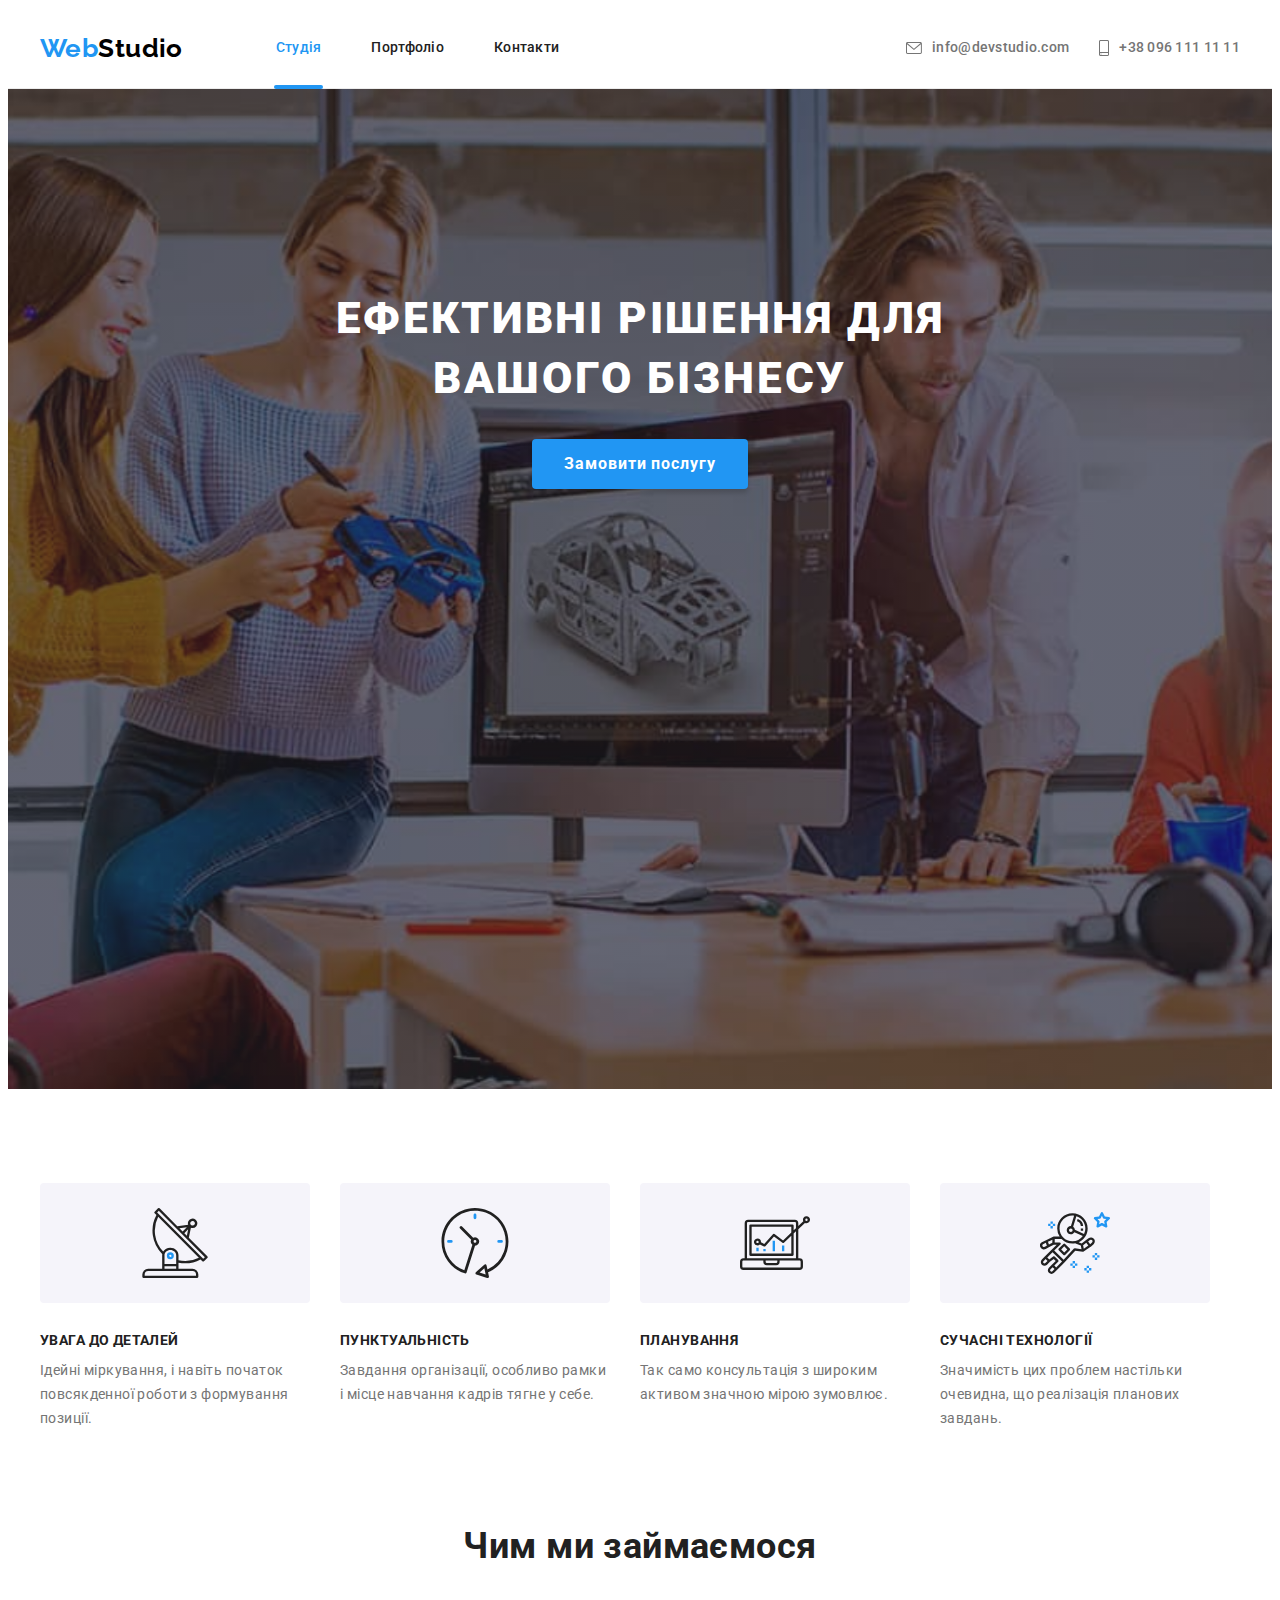
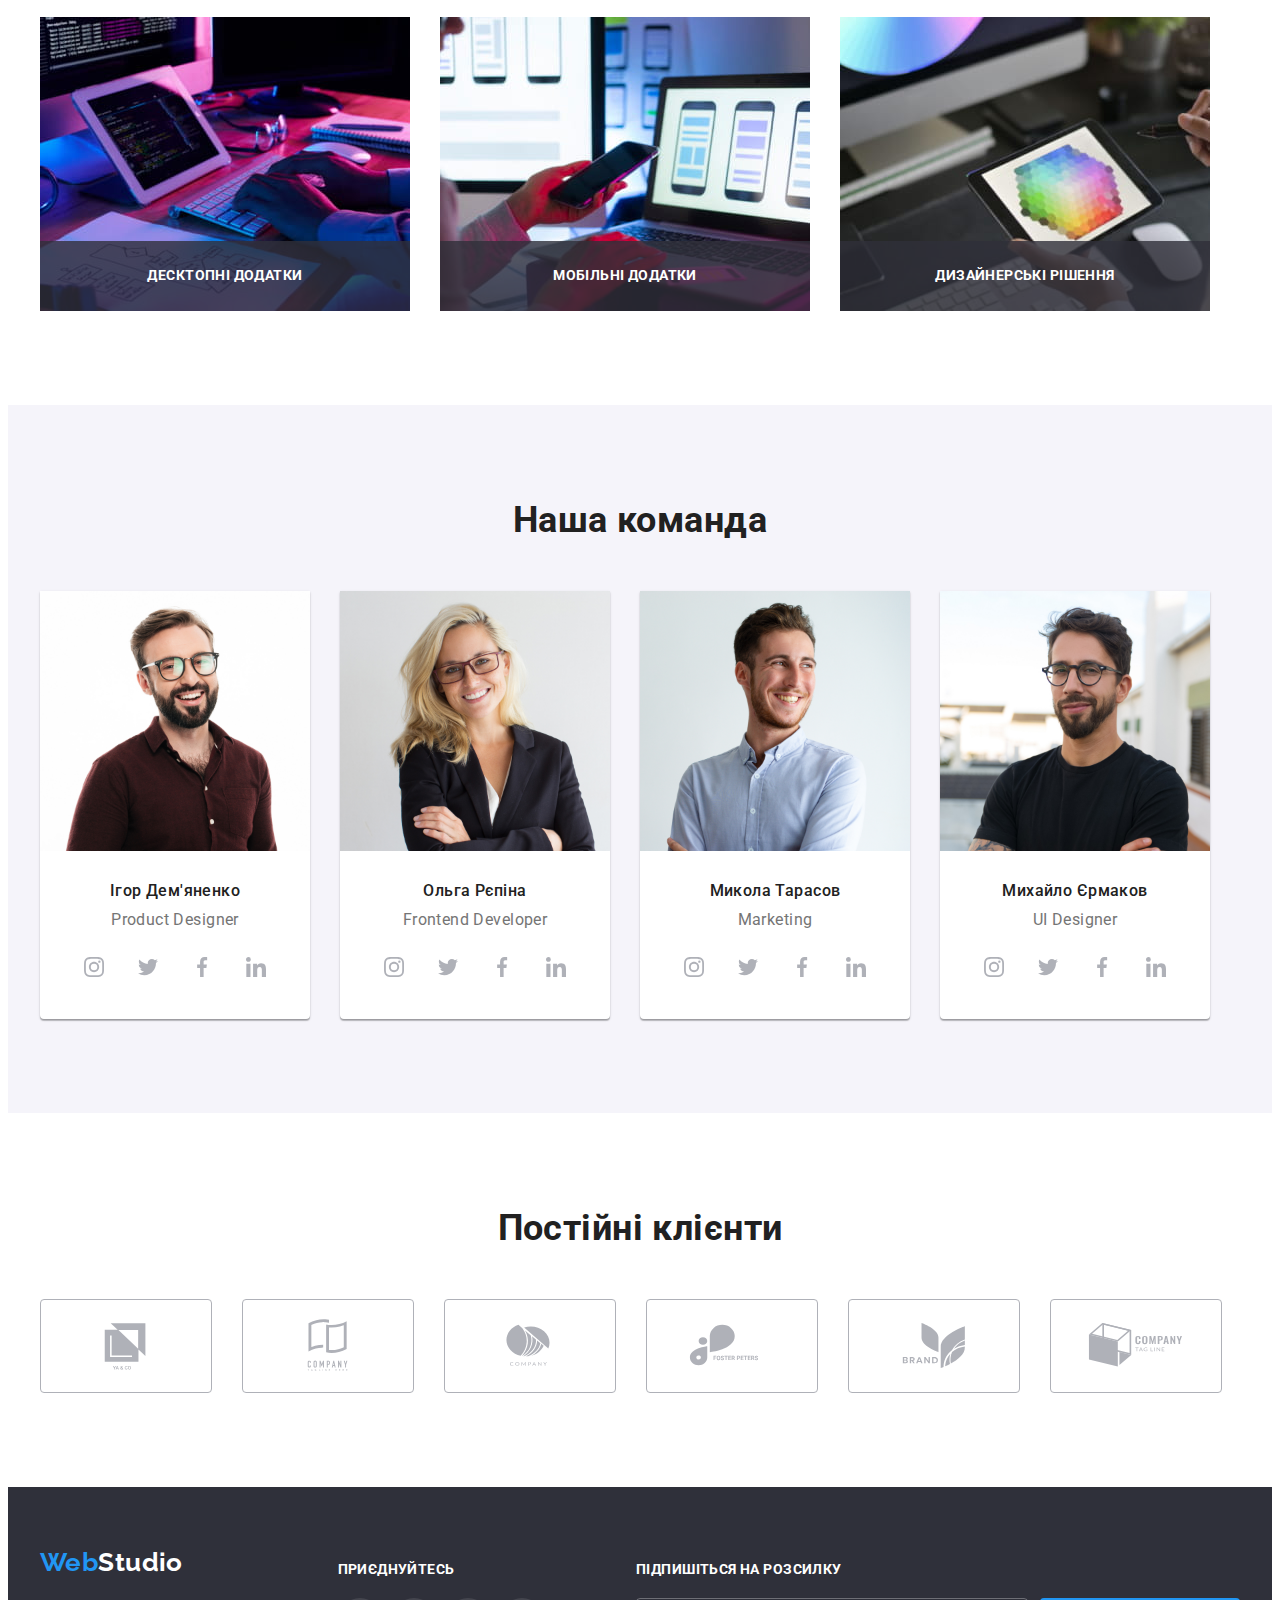
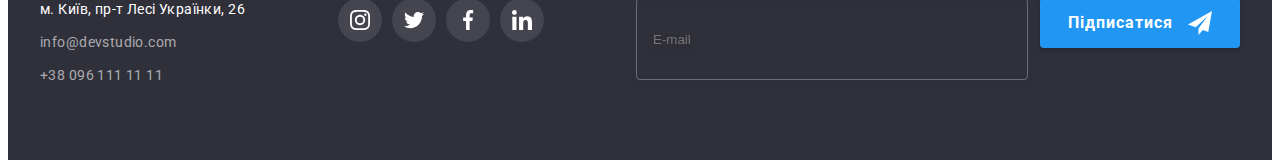
==== index.html @ 0dd2a216 "Copy goit-markup-hw-06" ====
<!DOCTYPE html>
<html lang="uk">
  <head>
    <meta charset="UTF-8" />
    <meta http-equiv="X-UA-Compatible" content="IE=edge" />
    <meta name="viewport" content="width=device-width, initial-scale=1.0" />
    <title>WebStudio</title>
    <link rel="preconnect" href="https://fonts.googleapis.com" />
    <link rel="preconnect" href="https://fonts.gstatic.com" crossorigin />
    <link
      href="https://fonts.googleapis.com/css2?family=Raleway:wght@700&family=Roboto:wght@400;500;700;900&display=swap"
      rel="stylesheet"
    />
    <link
      rel="stylesheet"
      href="https://cdnjs.cloudflare.com/ajax/libs/modern-normalize/1.1.0/modern-normalize.min.css"
      integrity="sha512-wpPYUAdjBVSE4KJnH1VR1HeZfpl1ub8YT/NKx4PuQ5NmX2tKuGu6U/JRp5y+Y8XG2tV+wKQpNHVUX03MfMFn9Q=="
      crossorigin="anonymous"
      referrerpolicy="no-referrer"
    />
    <link rel="stylesheet" href="./css/styles.css" />
  </head>

  <body>
    <header class="header">
      <div class="container header-container">
        <nav class="navigation">
          <a class="logo" href="./index.html" lang="en"
            >Web<span class="color-dark">Studio</span></a
          >

          <ul class="nav-list list">
            <li class="item">
              <a class="nav-list-link link active" href="./index.html">Студія</a>
            </li>
            <li class="item">
              <a class="nav-list-link link" href="./portfolio.html">Портфоліо</a>
            </li>
            <li class="item"><a class="nav-list-link link" href="#">Контакти</a></li>
          </ul>
        </nav>
        <ul class="contacts-list list">
          <li class="item">
            <a class="link" href="mailto:info@devstudio.com" lang="en">
              <svg class="icon" width="16" height="12">
                <use href="./images/sprite.svg#envelope"></use>
              </svg>
              info@devstudio.com</a
            >
          </li>
          <li class="item">
            <a class="link" href="tel:+380961111111">
              <svg class="icon" width="10" height="16">
                <use href="./images/sprite.svg#smartphone"></use>
              </svg>
              +38 096 111 11 11
            </a>
          </li>
        </ul>
      </div>
    </header>

    <main>
      <section class="hero">
        <div class="fluid-container">
          <div class="container">
            <h1 class="title">
              Ефективні рішення для <br />
              вашого бізнесу
            </h1>
            <button class="button hero-button" type="button" data-modal-open>
              Замовити послугу
            </button>
          </div>
        </div>
      </section>

      <section class="quality section">
        <div class="container">
          <h2 class="visually-hidden">Наші якості</h2>

          <ul class="list">
            <li class="item">
              <div class="fluid-icon">
                <svg class="icon" width="70" height="70">
                  <use href="./images/sprite.svg#antenna"></use>
                </svg>
              </div>
              <h3 class="subtitle">Увага до деталей</h3>
              <p class="text">
                Ідейні міркування, і навіть початок повсякденної роботи з формування позиції.
              </p>
            </li>
            <li class="item">
              <div class="fluid-icon">
                <svg class="icon" width="70" height="70">
                  <use href="./images/sprite.svg#clock"></use>
                </svg>
              </div>
              <h3 class="subtitle">Пунктуальність</h3>
              <p class="text">
                Завдання організації, особливо рамки і місце навчання кадрів тягне у себе.
              </p>
            </li>
            <li class="item">
              <div class="fluid-icon">
                <svg class="icon" width="70" height="70">
                  <use href="./images/sprite.svg#diagram"></use>
                </svg>
              </div>
              <h3 class="subtitle">Планування</h3>
              <p class="text">Так само консультація з широким активом значною мірою зумовлює.</p>
            </li>
            <li class="item">
              <div class="fluid-icon">
                <svg class="icon" width="70" height="70">
                  <use href="./images/sprite.svg#astronaut"></use>
                </svg>
              </div>
              <h3 class="subtitle">Сучасні технології</h3>
              <p class="text">
                Значимість цих проблем настільки очевидна, що реалізація планових завдань.
              </p>
            </li>
          </ul>
        </div>
      </section>

      <section class="job section">
        <div class="container">
          <h2 class="title">Чим ми займаємося</h2>
          <ul class="list">
            <li class="item">
              <div class="job-img-wrap">
                <img src="./images/img-1.jpg" alt="Планшет з кодом" width="370" />
                <h3 class="job-subtitle">Десктопні додатки</h3>
              </div>
            </li>
            <li class="item">
              <div class="job-img-wrap">
                <img src="./images/img-2.jpg" alt="Ноутбук" width="370" />
                <h3 class="job-subtitle">Мобільні додатки</h3>
              </div>
            </li>
            <li class="item">
              <div class="job-img-wrap">
                <img src="./images/img-3.jpg" alt="Планшет з вибором кольорів" width="370" />
                <h3 class="job-subtitle">Дизайнерські рішення</h3>
              </div>
            </li>
          </ul>
        </div>
      </section>

      <section class="team section">
        <div class="container">
          <h2 class="title">Наша команда</h2>
          <ul class="team-list list">
            <li class="team-item">
              <img class="image" src="./images/team-1.jpg" alt="Ігор Дем'яненко" width="270" />
              <div class="content">
                <h3 class="subtitle">Ігор Дем'яненко</h3>
                <p class="text" lang="en">Product Designer</p>
                <ul class="socials list">
                  <li>
                    <a class="socials-item" aria-label="instagram" href="#">
                      <svg class="icon" width="20" height="20">
                        <use href="./images/sprite.svg#instagram"></use>
                      </svg>
                    </a>
                  </li>
                  <li>
                    <a class="socials-item" aria-label="twitter" href="#">
                      <svg class="icon" width="20" height="20">
                        <use href="./images/sprite.svg#twitter"></use>
                      </svg>
                    </a>
                  </li>
                  <li>
                    <a class="socials-item" aria-label="facebook" href="#">
                      <svg class="icon" width="20" height="20">
                        <use href="./images/sprite.svg#facebook"></use>
                      </svg>
                    </a>
                  </li>
                  <li>
                    <a class="socials-item" aria-label="linkedin" href="#">
                      <svg class="icon" width="20" height="20">
                        <use href="./images/sprite.svg#linkedin"></use>
                      </svg>
                    </a>
                  </li>
                </ul>
              </div>
            </li>
            <li class="team-item">
              <img class="image" src="./images/team-2.jpg" alt="Ольга Рєпіна" width="270" />
              <div class="content">
                <h3 class="subtitle">Ольга Рєпіна</h3>
                <p class="text" lang="en">Frontend Developer</p>
                <ul class="socials list">
                  <li>
                    <a class="socials-item" aria-label="instagram" href="#">
                      <svg class="icon" width="20" height="20">
                        <use href="./images/sprite.svg#instagram"></use>
                      </svg>
                    </a>
                  </li>
                  <li>
                    <a class="socials-item" aria-label="twitter" href="#">
                      <svg class="icon" width="20" height="20">
                        <use href="./images/sprite.svg#twitter"></use>
                      </svg>
                    </a>
                  </li>
                  <li>
                    <a class="socials-item" aria-label="facebook" href="#">
                      <svg class="icon" width="20" height="20">
                        <use href="./images/sprite.svg#facebook"></use>
                      </svg>
                    </a>
                  </li>
                  <li>
                    <a class="socials-item" aria-label="linkedin" href="#">
                      <svg class="icon" width="20" height="20">
                        <use href="./images/sprite.svg#linkedin"></use>
                      </svg>
                    </a>
                  </li>
                </ul>
              </div>
            </li>
            <li class="team-item">
              <img class="image" src="./images/team-3.jpg" alt="Микола Тарасов" width="270" />
              <div class="content">
                <h3 class="subtitle">Микола Тарасов</h3>
                <p class="text" lang="en">Marketing</p>
                <ul class="socials list">
                  <li>
                    <a class="socials-item" aria-label="instagram" href="#">
                      <svg class="icon" width="20" height="20">
                        <use href="./images/sprite.svg#instagram"></use>
                      </svg>
                    </a>
                  </li>
                  <li>
                    <a class="socials-item" aria-label="twitter" href="#">
                      <svg class="icon" width="20" height="20">
                        <use href="./images/sprite.svg#twitter"></use>
                      </svg>
                    </a>
                  </li>
                  <li>
                    <a class="socials-item" aria-label="facebook" href="#">
                      <svg class="icon" width="20" height="20">
                        <use href="./images/sprite.svg#facebook"></use>
                      </svg>
                    </a>
                  </li>
                  <li>
                    <a class="socials-item" aria-label="linkedin" href="#">
                      <svg class="icon" width="20" height="20">
                        <use href="./images/sprite.svg#linkedin"></use>
                      </svg>
                    </a>
                  </li>
                </ul>
              </div>
            </li>
            <li class="team-item">
              <img class="image" src="./images/team-4.jpg" alt="Михайло Єрмаков" width="270" />
              <div class="content">
                <h3 class="subtitle">Михайло Єрмаков</h3>
                <p class="text" lang="en">UI Designer</p>
                <ul class="socials list">
                  <li>
                    <a class="socials-item" aria-label="instagram" href="#">
                      <svg class="icon" width="20" height="20">
                        <use href="./images/sprite.svg#instagram"></use>
                      </svg>
                    </a>
                  </li>
                  <li>
                    <a class="socials-item" aria-label="twitter" href="#">
                      <svg class="icon" width="20" height="20">
                        <use href="./images/sprite.svg#twitter"></use>
                      </svg>
                    </a>
                  </li>
                  <li>
                    <a class="socials-item" aria-label="facebook" href="#">
                      <svg class="icon" width="20" height="20">
                        <use href="./images/sprite.svg#facebook"></use>
                      </svg>
                    </a>
                  </li>
                  <li>
                    <a class="socials-item" aria-label="linkedin" href="#">
                      <svg class="icon" width="20" height="20">
                        <use href="./images/sprite.svg#linkedin"></use>
                      </svg>
                    </a>
                  </li>
                </ul>
              </div>
            </li>
          </ul>
        </div>
      </section>

      <section class="clients section">
        <div class="container">
          <h2 class="title">Постійні клієнти</h2>

          <ul class="list">
            <li class="item">
              <a class="fluid-icon" href="#" aria-label="Логотип компанії 1">
                <svg class="icon" width="106" height="60">
                  <use href="./images/sprite.svg#client-1"></use>
                </svg>
              </a>
            </li>

            <li class="item">
              <a class="fluid-icon" href="#" aria-label="Логотип компанії 2">
                <svg class="icon" width="106" height="60">
                  <use href="./images/sprite.svg#client-2"></use>
                </svg>
              </a>
            </li>

            <li class="item">
              <a class="fluid-icon" href="#" aria-label="Логотип компанії 3">
                <svg class="icon" width="106" height="60">
                  <use href="./images/sprite.svg#client-3"></use>
                </svg>
              </a>
            </li>

            <li class="item">
              <a class="fluid-icon" href="#" aria-label="Логотип компанії 4">
                <svg class="icon" width="106" height="60">
                  <use href="./images/sprite.svg#client-4"></use>
                </svg>
              </a>
            </li>

            <li class="item">
              <a class="fluid-icon" href="#" aria-label="Логотип компанії 5">
                <svg class="icon" width="106" height="60">
                  <use href="./images/sprite.svg#client-5"></use>
                </svg>
              </a>
            </li>

            <li class="item">
              <a class="fluid-icon" href="#" aria-label="Логотип компанії 6">
                <svg class="icon" width="106" height="60">
                  <use href="./images/sprite.svg#client-6"></use>
                </svg>
              </a>
            </li>
          </ul>
        </div>
      </section>
    </main>

    <footer class="page-footer">
      <div class="container">
        <div class="footer-content">
          <h2 class="visually-hidden">Footer</h2>

          <div class="address-content">
            <a class="logo" href="./index.html" lang="en"
              >Web<span class="color-white">Studio</span></a
            >
            <address>
              <ul class="address-list list">
                <li>
                  <a
                    class="link map"
                    href="https://goo.gl/maps/CPtrU1FHBa2aNyZL9"
                    target="_blank"
                    rel="noopener noreferrer nofollow"
                    >м. Київ, пр-т Лесі Українки, 26</a
                  >
                </li>
                <li>
                  <a class="link" href="mailto:info@devstudio.com">info@devstudio.com</a>
                </li>
                <li>
                  <a class="link" href="tel:+380961111111">+38 096 111 11 11</a>
                </li>
              </ul>
            </address>
          </div>

          <div class="socials-content">
            <h3 class="subtitle">Приєднуйтесь</h3>
            <ul class="socials list">
              <li>
                <a class="socials-item" aria-label="instagram" href="#">
                  <svg class="icon" width="20" height="20">
                    <use href="./images/sprite.svg#instagram"></use>
                  </svg>
                </a>
              </li>
              <li>
                <a class="socials-item" aria-label="twitter" href="#">
                  <svg class="icon" width="20" height="20">
                    <use href="./images/sprite.svg#twitter"></use>
                  </svg>
                </a>
              </li>
              <li>
                <a class="socials-item" aria-label="facebook" href="#">
                  <svg class="icon" width="20" height="20">
                    <use href="./images/sprite.svg#facebook"></use>
                  </svg>
                </a>
              </li>
              <li>
                <a class="socials-item" aria-label="linkedin" href="#">
                  <svg class="icon" width="20" height="20">
                    <use href="./images/sprite.svg#linkedin"></use>
                  </svg>
                </a>
              </li>
            </ul>
          </div>

          <div class="subscribe-content">
            <form class="subscribe-form subtitle" action="javascript:void(0);">
              <label class="subscribe-title" for="email">Підпишіться на розсилку</label>
              <div class="subscribe-wrap">
                <input
                  class="subscribe-input"
                  name="email"
                  type="email"
                  placeholder="E-mail"
                  id="email"
                />
                <button class="subscribe-button button" type="submit">
                  Підписатися
                  <svg class="subscribe-button-icon" width="24" height="24">
                    <use href="./images/sprite.svg#send"></use>
                  </svg>
                </button>
              </div>
            </form>
          </div>
        </div>
      </div>
    </footer>

    <div class="backdrop is-hidden" data-modal>
      <div class="modal">
        <button type="button" class="modal-close" data-modal-close>
          <svg class="modal-close-img" width="18" height="18">
            <use href="./images/sprite.svg#close-link"></use>
          </svg>
        </button>

        <form action="javascript:void(0);" class="lead-form">
          <p class="lead-form-title">Залиште свої дані, ми вам передзвонимо</p>

          <label for="name" class="lead-form-label">Ім'я</label>
          <div class="lead-form-wrap">
            <input type="text" id="name" name="lead-name" class="lead-form-field" />
            <svg class="lead-form-icon" width="18" height="18">
              <use href="./images/sprite.svg#name"></use>
            </svg>
          </div>

          <label for="tel" class="lead-form-label">Телефон</label>
          <div class="lead-form-wrap">
            <input type="tel" id="tel" name="lead-tel" class="lead-form-field" />
            <svg class="lead-form-icon" width="18" height="18">
              <use href="./images/sprite.svg#tel"></use>
            </svg>
          </div>

          <label for="email" class="lead-form-label">Пошта</label>
          <div class="lead-form-wrap">
            <input type="email" id="email" name="lead-email" class="lead-form-field" />
            <svg class="lead-form-icon" width="18" height="18">
              <use href="./images/sprite.svg#email"></use>
            </svg>
          </div>

          <label for="comment" class="lead-form-label">Коментар</label>
          <textarea
            class="lead-form-field lead-form-field-comment"
            name="lead-comment"
            placeholder="Введіть текст"
            id="comment"
          ></textarea>

          <label for="agree" class="lead-checkbox-label">
            <div class="lead-checkbox-wrap">
              <input
                type="checkbox"
                name="agree"
                id="agree"
                class="lead-orig-checkbox visually-hidden"
              />
              <svg class="lead-checkbox-icon empty-icon" width="16" height="15">
                <use href="./images/sprite.svg#checkbox-empty"></use>
              </svg>
              <svg class="lead-checkbox-icon checked-icon" width="16" height="15">
                <use href="./images/sprite.svg#checkbox-checked"></use>
              </svg>
            </div>
            <span class="lead-checkbox-text">Погоджуюся з розсилкою та приймаю</span>
            <a href="#" class="lead-checkbox-link">Умови договору</a>
          </label>

          <button class="lead-form-button button" type="submit">Відправити</button>
        </form>
      </div>
    </div>

    <script src="./js/modal.js"></script>
  </body>
</html>
---- css/styles.css ----
:root {
  --primary-light-color: #ffffff;
  --secondary-light-color: #f5f4fa;
  --third-light-color: #757575;
  --primary-dark-color: #000000;
  --secondary-dark-color: #2f303a;
  --primary-text-color: #212121;
  --primary-icon-color: #afb1b8;
  --secondary-active-color: #188ce8;
  --primary-active-color: #2196f3;

  --animation-timing-function: cubic-bezier(0.4, 0, 0.2, 1);
}

body {
  color: var(--primary-text-color);
  font-family: 'Roboto', sans-serif;
  font-size: 14px;
  letter-spacing: 0.03em;
}

h1,
h2,
h3,
h4,
h5,
h6,
p {
  margin: 0;
}

ul,
ol {
  margin: 0;
  padding-left: 0;
}

img {
  display: block;
}

/* ---------------------LIST--------------------- */
.list {
  list-style-type: none;
}

/* ---------------------LINK--------------------- */
.link {
  text-decoration: none;
}

/* ---------------------VISUALLY-HIDDEN--------------------- */
.visually-hidden {
  position: absolute;
  white-space: nowrap;
  width: 1px;
  height: 1px;
  overflow: hidden;
  border: 0;
  padding: 0;
  clip: rect(0 0 0 0);
  clip-path: inset(50%);
  margin: -1px;
}

/* ---------------------TITLE--------------------- */
.title {
  margin-bottom: 50px;

  font-weight: 700;
  font-size: 36px;
  line-height: 1.17;
  text-align: center;
}

/* ---------------------CONTAINER--------------------- */
.container {
  width: 1200px;
  padding: 0 15px;
  margin-left: auto;
  margin-right: auto;
}

/* ---------------------SECTION--------------------- */

.section {
  padding-top: 94px;
  padding-bottom: 94px;
}

/* ---------------------LOGO--------------------- */
.logo {
  color: #2196f3;
  text-decoration: none;
  font-family: 'Raleway', sans-serif;
  font-weight: 700;
  font-size: 26px;
  line-height: 1.19;
}

.color-dark {
  color: var(--primary-dark-color);
}

.color-white {
  color: var(--primary-light-color);
}

/* ---------------------SOCIALS--------------------- */

.socials {
  display: flex;
  column-gap: 10px;
}

.socials-item {
  display: flex;
  justify-content: center;
  align-items: center;
  width: 44px;
  height: 44px;
  border-radius: 50%;

  transition: color 250ms var(--animation-timing-function),
    background-color 250ms var(--animation-timing-function);
}

.icon {
  fill: currentColor;
}

/* ---------------------BUTTON--------------------- */
.button {
  min-width: 200px;
  height: 50px;
  padding-top: 10px;
  padding-bottom: 10px;

  color: var(--primary-light-color);
  background-color: var(--primary-active-color);

  font-family: inherit;
  font-weight: 700;
  font-size: 16px;
  line-height: 1.88;
  letter-spacing: 0.06em;
  cursor: pointer;
  border: none;
  border-radius: 4px;

  box-shadow: 0px 4px 4px rgba(0, 0, 0, 0.15);

  transition: background-color 250ms var(--animation-timing-function);
}

.button:hover,
.button:focus {
  background-color: var(--secondary-active-color);
}

/* ---------------------HEADER--------------------- */
.header {
  border-bottom: 1px solid #ececec;
}

.header-container {
  display: flex;
}

.header .link {
  display: block;
  padding-top: 32px;
  padding-bottom: 32px;

  color: inherit;
  font-weight: 500;
  line-height: 1.14;
  letter-spacing: 0.02em;

  transition: color 250ms var(--animation-timing-function);
}

.header .link:hover,
.header .link:focus {
  color: var(--primary-active-color);
}

.header .icon {
  margin-right: 10px;
}

.contacts-list {
  display: flex;
  margin-left: auto;
  column-gap: 30px;
}

.contacts-list .link {
  display: flex;
  align-items: center;

  color: var(--third-light-color);
}

/* ---------------------NAVIGATION--------------------- */
.navigation {
  display: flex;
  align-items: center;
}

.nav-list {
  display: flex;
  margin-left: 93px;
  column-gap: 50px;
}

.nav-list-link {
  position: relative;
}

.nav-list .active {
  color: var(--primary-active-color);
}

.nav-list .active::after {
  position: absolute;
  left: -4%;
  right: -4%;
  bottom: -1px;

  content: '';
  height: 4px;
  border-radius: 2px;
  background-color: var(--primary-active-color);
}

/* ---------------------HERO--------------------- */
.hero {
  background-color: #c4c4c4;
  text-align: center;
}

.hero .fluid-container {
  max-width: 1600px;
  height: 600px;
  padding-top: 200px;
  padding-bottom: 200px;
  margin-left: auto;
  margin-right: auto;

  background-image: linear-gradient(rgba(47, 48, 58, 0.4), rgba(47, 48, 58, 0.4)),
    url(../images/hero-bg.jpg);
  background-size: cover;
  background-position: center;
}

.hero .title {
  margin-bottom: 30px;

  color: var(--primary-light-color);
  font-weight: 900;
  font-size: 44px;
  line-height: 1.36;
  letter-spacing: 0.06em;
  text-transform: uppercase;
}

.hero .button {
  width: auto;
  padding-right: 32px;
  padding-left: 32px;
}

.hero .button:hover,
.hero .button:focus {
  background-color: var(--secondary-active-color);
}

/* ---------------------QUALITY--------------------- */
.quality {
  padding-bottom: 0;
}

.quality .list {
  display: flex;
  flex-wrap: wrap;
  column-gap: 30px;
}

.quality .item {
  flex-basis: 270px;
}

.quality .fluid-icon {
  display: flex;
  justify-content: center;
  align-items: center;
  width: 270px;
  height: 120px;
  margin-bottom: 30px;

  background-color: var(--secondary-light-color);
  border-radius: 4px;
}

.quality .subtitle {
  margin-bottom: 10px;

  font-size: 14px;
  line-height: 1.14;
  text-transform: uppercase;
}

.quality .text {
  color: var(--third-light-color);
  line-height: 1.71;
}

/* ---------------------JOB--------------------- */
.job .list {
  display: flex;
  flex-wrap: wrap;
  column-gap: 30px;
}

.job-img-wrap {
  position: relative;
}

.job-subtitle {
  position: absolute;
  bottom: 0;

  display: flex;
  justify-content: center;
  align-items: center;
  width: 100%;
  height: 70px;
  background-color: rgba(47, 48, 58, 0.8);

  font-size: 14px;
  line-height: 1.14;
  text-transform: uppercase;
  color: #ffffff;
}

/* ---------------------TEAM--------------------- */
.team {
  background-color: var(--secondary-light-color);
}

.team-list {
  display: flex;
  flex-wrap: wrap;
  column-gap: 30px;

  font-size: 16px;
  line-height: 1.19;
}

.team-item {
  flex-basis: 270px;

  background-color: var(--primary-light-color);
  text-align: center;
  border-bottom-left-radius: 4px;
  border-bottom-right-radius: 4px;
  box-shadow: 0px 1px 3px rgba(0, 0, 0, 0.12), 0px 1px 1px rgba(0, 0, 0, 0.14),
    0px 2px 1px rgba(0, 0, 0, 0.2);
}

.team .content {
  padding-top: 30px;
  padding-bottom: 30px;
  padding-left: 32px;
  padding-right: 32px;
}

.team .subtitle {
  margin-bottom: 10px;

  font-size: 16px;
  font-weight: 500;
}

.team .text {
  margin-bottom: 16px;

  color: var(--third-light-color);
}

.team .socials-item {
  color: var(--primary-icon-color);
  background-color: inherit;
}

.team .socials-item:hover,
.team .socials-item:focus {
  color: var(--primary-light-color);
  background-color: var(--primary-active-color);
}

.team .icon {
  fill: currentColor;
}

/* ---------------------CLIENTS--------------------- */
.clients .list {
  display: flex;
  column-gap: 30px;
}

.clients .fluid-icon {
  display: flex;
  width: 170px;
  height: 92px;
  justify-content: center;
  align-items: center;

  color: var(--primary-icon-color);
  border: 1px solid var(--primary-icon-color);
  border-radius: 4px;

  transition: color 250ms var(--animation-timing-function),
    border-color 250ms var(--animation-timing-function);
}

.clients .fluid-icon:hover,
.clients .fluid-icon:focus {
  color: var(--primary-active-color);
  border-color: var(--primary-active-color);
}

.clients .icon {
  display: block;

  fill: currentColor;
}

/* ---------------------PORTFOLIO--------------------- */
.portfolio-filters-list {
  display: flex;
  justify-content: center;
  column-gap: 8px;
  margin-bottom: 50px;
}

.portfolio-filters-button {
  min-width: 73px;
  height: 38px;
  padding: 6px 22px;

  font-weight: 500;
  font-size: 16px;
  line-height: 1.63;
  letter-spacing: 0.03em;

  color: var(--primary-text-color);
  background-color: var(--secondary-light-color);

  box-shadow: none;

  transition: color 250ms var(--animation-timing-function),
    background-color 250ms var(--animation-timing-function),
    box-shadow 250ms var(--animation-timing-function);
}

.portfolio-filters-button:hover,
.portfolio-filters-button:focus {
  color: var(--primary-light-color);
  background-color: var(--primary-active-color);

  box-shadow: 0px 3px 1px rgba(0, 0, 0, 0.1), 0px 1px 2px rgba(0, 0, 0, 0.08),
    0px 2px 2px rgba(0, 0, 0, 0.12);
}

.portfolio-projects-list {
  display: flex;
  flex-wrap: wrap;
  gap: 30px;
}

.portfolio .item {
  flex-basis: 370px;

  transition: box-shadow 250ms var(--animation-timing-function);
}

.portfolio .item:hover,
.portfolio .item:focus {
  box-shadow: 0px 1px 1px rgba(0, 0, 0, 0.12), 0px 4px 4px rgba(0, 0, 0, 0.06),
    1px 4px 6px rgba(0, 0, 0, 0.16);
}

.portfolio-item-wrap {
  position: relative;
  overflow: hidden;
}

.portfolio-projects-text {
  position: absolute;
  top: 0;
  left: 0;
  width: 100%;
  height: 100%;
  padding: 63px 24px 0;
  transform: translate(0, 100%);

  transition: transform 250ms var(--animation-timing-function);

  background-color: rgba(33, 150, 243, 0.9);

  font-size: 18px;
  line-height: 1.56;
  color: var(--primary-light-color);
}

.portfolio .link:hover .portfolio-projects-text,
.portfolio .link:focus .portfolio-projects-text {
  transform: translate(0);
}

.portfolio .content {
  padding: 20px 24px;

  border-right: 1px solid #eeeeee;
  border-left: 1px solid #eeeeee;
  border-bottom: 1px solid #eeeeee;
}

.portfolio-projects-list .title {
  margin-bottom: 4px;

  text-align: left;
  font-size: 18px;
  line-height: 2;
  letter-spacing: 0.06em;
  color: var(--primary-text-color);
}

.portfolio-projects-list .text {
  color: var(--third-light-color);
  font-size: 16px;
  line-height: 1.88;
}

/* ---------------------FOOTER--------------------- */
.page-footer {
  background-color: var(--secondary-dark-color);
  padding-top: 60px;
  padding-bottom: 60px;
}

.footer-content {
  display: flex;
  justify-content: space-between;
}

.page-footer .content {
  width: 231px;
}

.socials-content {
  padding-top: 15px;
}

.page-footer .subtitle {
  margin-bottom: 20px;

  text-transform: uppercase;
  font-size: 14px;
  font-weight: 700;
  line-height: 1.14;

  color: var(--primary-light-color);
}

.page-footer .logo {
  display: inline-block;

  margin-bottom: 20px;
}

.address-list {
  display: flex;
  flex-direction: column;
  row-gap: 9px;
}

.page-footer .link {
  color: rgba(255, 255, 255, 0.6);
  font-style: normal;
  line-height: 1.71;

  transition: color 250ms var(--animation-timing-function);
}

.page-footer .link:hover,
.page-footer .link:focus {
  color: var(--primary-active-color);
}

.page-footer .map {
  color: var(--primary-light-color);
}

.page-footer .socials-item {
  color: var(--primary-light-color);
  background-color: rgba(255, 255, 255, 0.1);
}

.page-footer .socials-item:hover,
.page-footer .socials-item:focus {
  background-color: var(--primary-active-color);
}

.subscribe-content {
  padding-top: 15px;
}

.subscribe-title {
  display: block;
  margin-bottom: 20px;
}

.subscribe-wrap {
  display: flex;
}

.subscribe-input {
  width: 358px;
  height: 50px;
  padding: 15px 16px;

  border: 1px solid rgba(255, 255, 255, 0.3);
  filter: drop-shadow(0px 4px 4px rgba(0, 0, 0, 0.15));
  border-radius: 4px;

  background-color: inherit;
  color: var(--primary-light-color);
}

.subscribe-button {
  position: relative;

  padding-left: 28px;
  padding-right: 62px;
  margin-left: 12px;

  text-align: left;
}

.subscribe-button-icon {
  position: absolute;
  top: 50%;
  right: 28px;
  margin-left: 10px;

  transform: translateY(-50%);
}

/* ---------------------MODAL--------------------- */
.backdrop {
  position: fixed;
  top: 0;
  left: 0;
  width: 100vw;
  height: 100vh;

  background-color: rgba(0, 0, 0, 0.2);
  opacity: 1;

  transition: opacity 250ms var(--animation-timing-function);
}

.is-hidden {
  opacity: 0;
  pointer-events: none;
}

.modal {
  position: absolute;
  width: 528px;
  height: 581px;
  padding: 40px;
  top: 50%;
  left: 50%;
  transform: translate(-50%, -50%) scale(1);

  background-color: var(--primary-light-color);
  box-shadow: 0px 1px 3px rgba(0, 0, 0, 0.12), 0px 1px 1px rgba(0, 0, 0, 0.14),
    0px 2px 1px rgba(0, 0, 0, 0.2);
  border-radius: 4px;

  transition: transform 250ms var(--animation-timing-function);
}

.is-hidden .modal {
  transform: translate(-50%, -50%) scale(1.1);
}

.modal-close {
  position: absolute;
  top: 8px;
  right: 8px;
  width: 30px;
  height: 30px;
  padding: 6px;

  border-radius: 50%;
  border: 1px solid rgba(0, 0, 0, 0.1);
  background-color: var(--primary-light-color);

  cursor: pointer;
}

.modal-close-img {
  position: absolute;
  top: 50%;
  left: 50%;

  transform: translate(-50%, -50%);

  transition: fill 250ms var(--animation-timing-function);
}

.modal-close-img:hover,
.modal-close-img:focus {
  fill: var(--primary-active-color);
}

/* ---------------------LEAD-FORM--------------------- */

.lead-form {
  text-align: center;
}

.lead-form-title {
  margin-bottom: 12px;

  font-weight: 700;
  font-size: 20px;
  line-height: 1.15;
}

.lead-form-label {
  display: block;
  margin-bottom: 4px;

  text-align: left;
  font-size: 12px;
  line-height: 1.17;
  letter-spacing: 0.01em;

  color: var(--third-light-color);
}

.lead-form-wrap {
  position: relative;

  margin-bottom: 10px;
}

.lead-form-field {
  width: 100%;
  height: 40px;
  margin: 0;
  padding: 12px 16px 12px 42px;

  border: 1px solid rgba(33, 33, 33, 0.2);
  border-radius: 4px;

  transition: border-color 250ms var(--animation-timing-function);
}

.lead-form-field-comment {
  height: 120px;
  margin-bottom: 20px;
  padding-left: 12px;

  resize: none;
}

.lead-form-field:focus {
  outline: transparent;

  border-color: var(--primary-active-color);
}

.lead-form-field-comment::placeholder {
  font-size: 12px;
  line-height: 14px;
  letter-spacing: 0.01em;

  color: rgba(117, 117, 117, 0.5);
}

.lead-form-icon {
  position: absolute;
  left: 12px;
  top: 50%;

  fill: var(--primary-text-color);

  transform: translateY(-50%);

  transition: fill 250ms var(--animation-timing-function);
}

.lead-form-field:focus + .lead-form-icon {
  fill: var(--primary-active-color);
}

.lead-checkbox-label {
  display: flex;
  align-items: center;
  justify-content: center;

  margin-bottom: 30px;
}

.lead-checkbox-wrap {
  position: relative;

  width: 16px;
  height: 15px;

  margin-right: 7px;
}

.lead-checkbox-icon {
  position: absolute;
  top: 0;
  left: 0;
  width: 100%;
  height: 100%;

  transition: opacity 250ms var(--animation-timing-function);
}

.checked-icon {
  border-radius: 2px;
  background-color: var(--primary-active-color);
}

.lead-orig-checkbox:checked ~ .empty-icon {
  opacity: 0;
}

.lead-orig-checkbox:not(:checked) ~ .checked-icon {
  opacity: 0;
}

.lead-checkbox-text {
  font-size: 14px;
  line-height: 1.71;

  color: var(--third-light-color);
}

.lead-checkbox-link {
  margin-left: 4px;

  color: var(--primary-active-color);
}
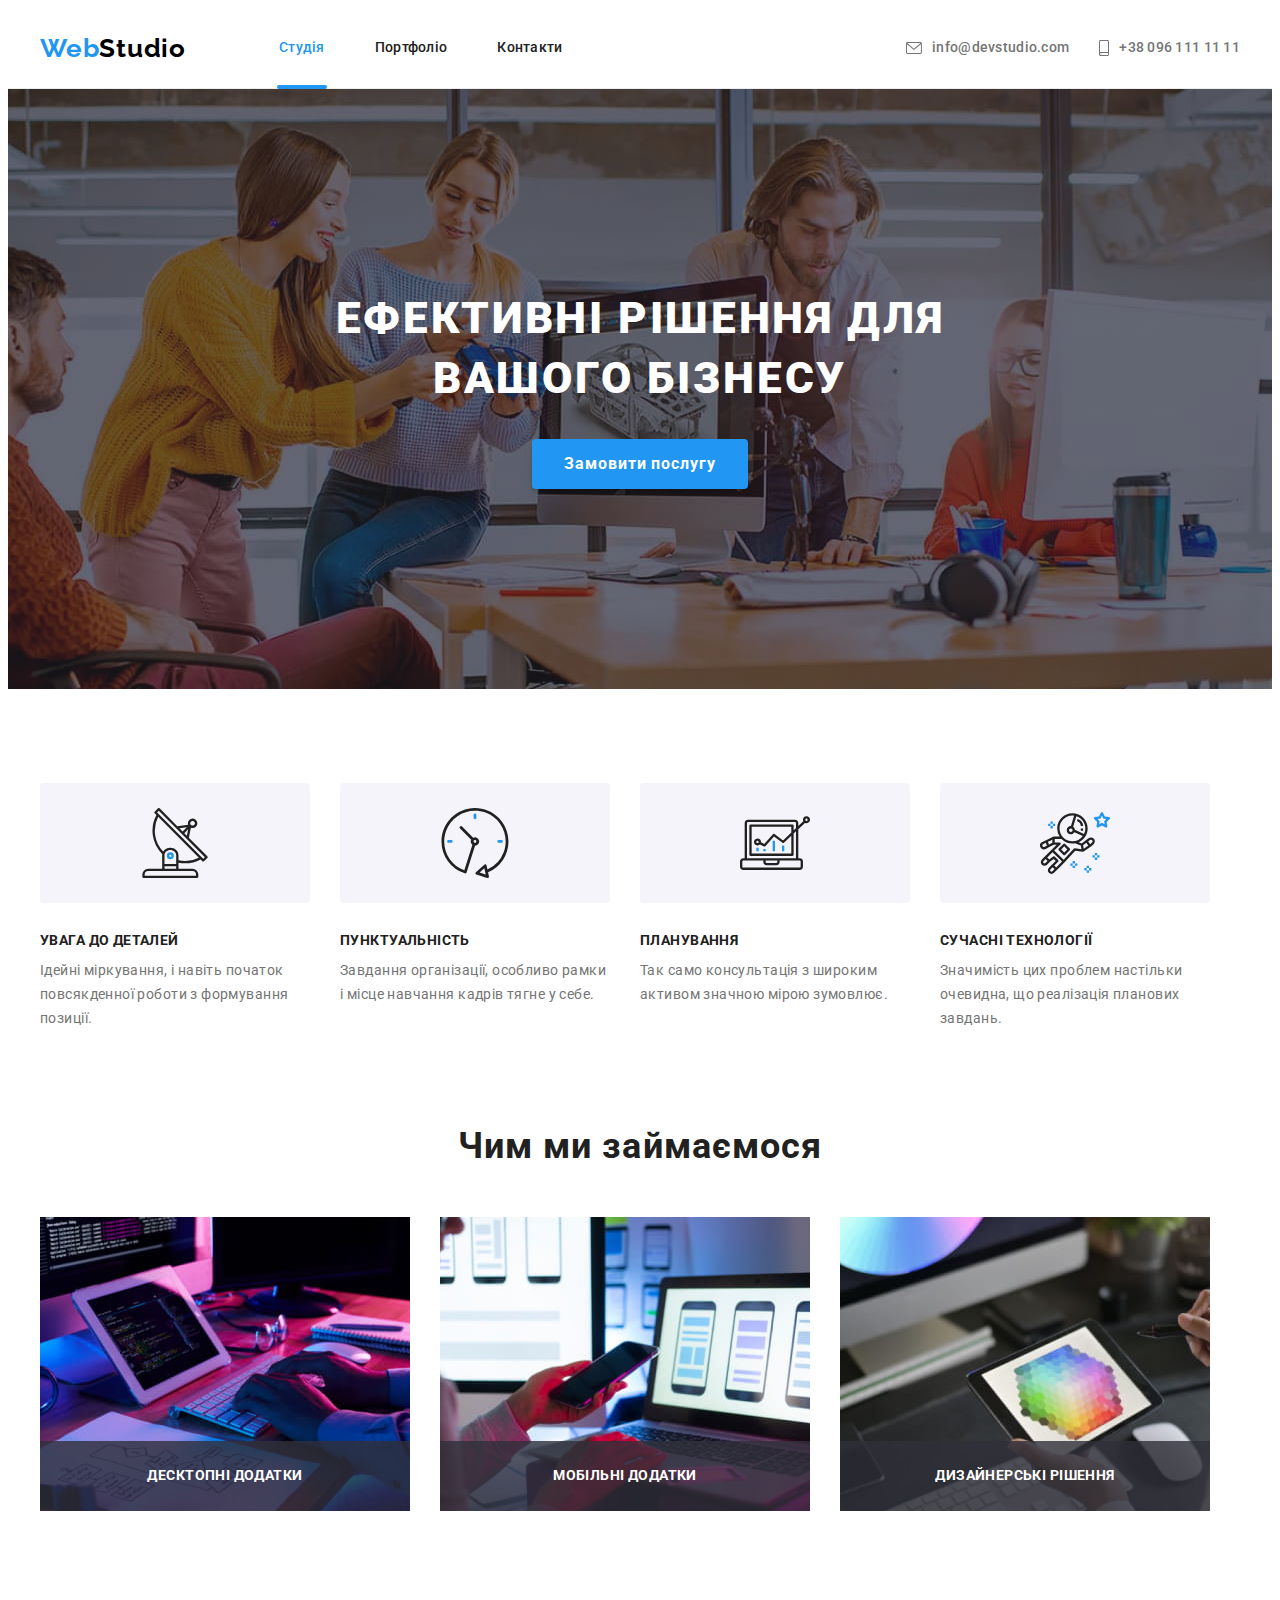
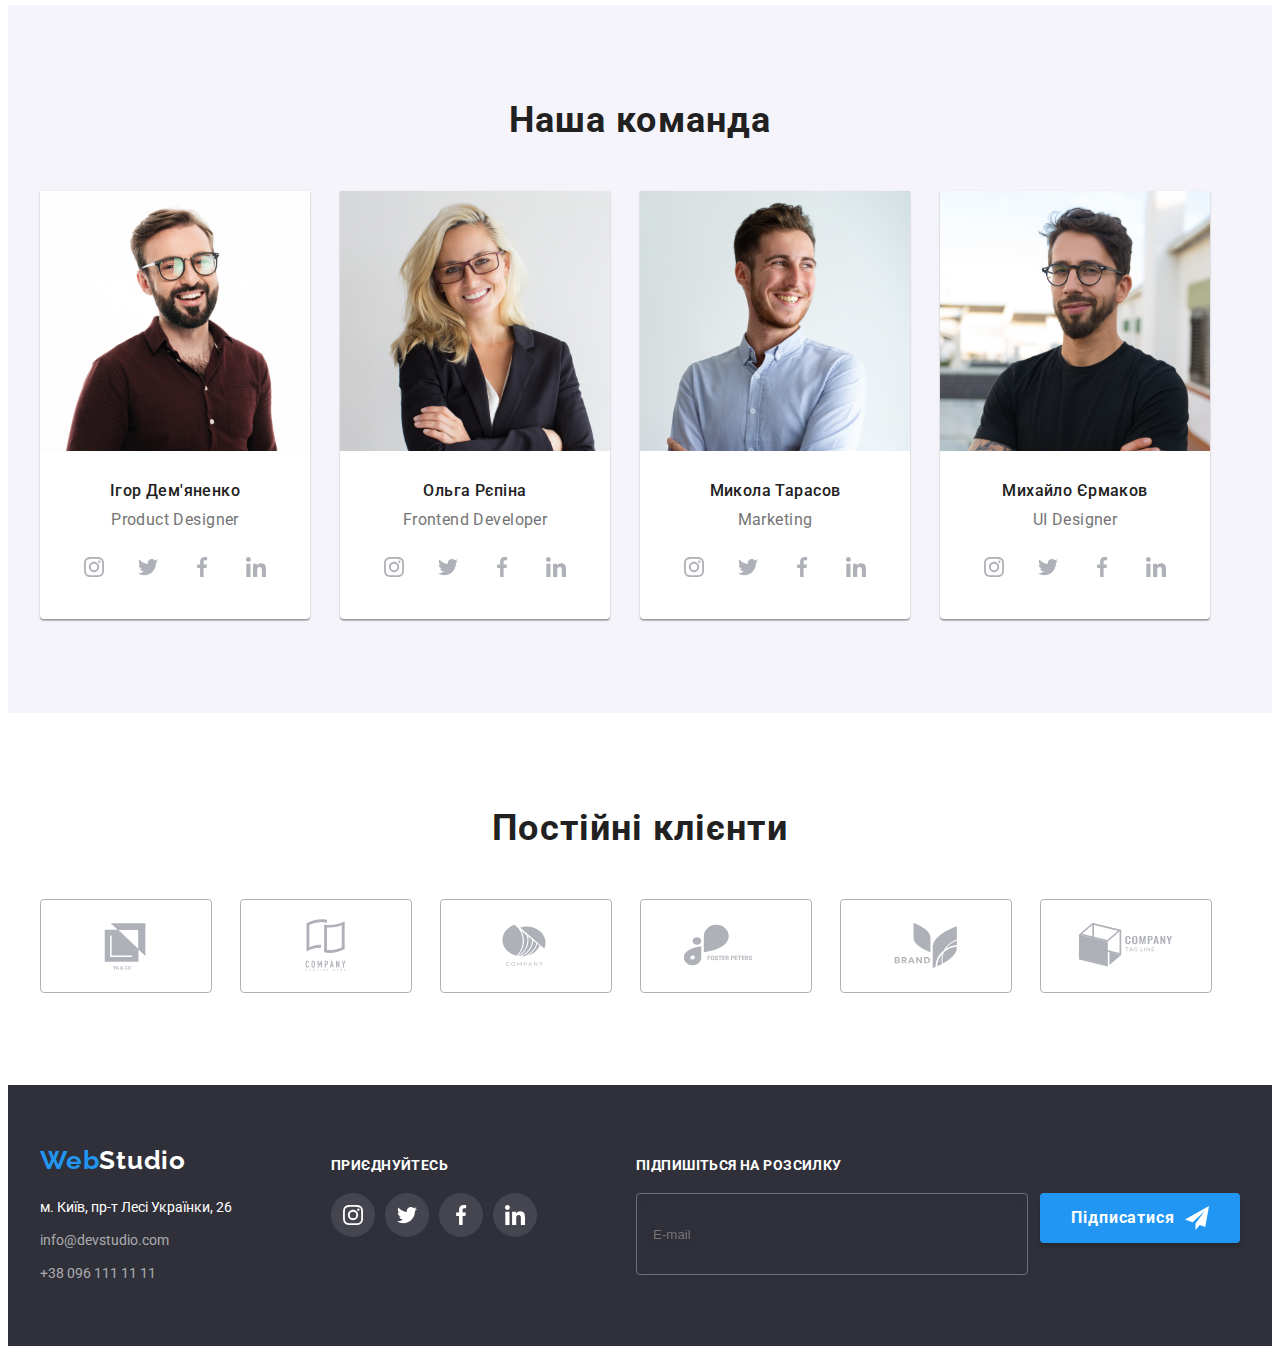
==== commit 38d46cc9: "Recast in scss" ====
--- a/index.html
+++ b/index.html
@@ -18,39 +18,44 @@
       crossorigin="anonymous"
       referrerpolicy="no-referrer"
     />
-    <link rel="stylesheet" href="./css/styles.css" />
+    <link rel="stylesheet" href="./css/main.min.css" />
   </head>
 
   <body>
-    <header class="header">
-      <div class="container header-container">
+    <header class="page-header">
+      <div class="container container--header">
         <nav class="navigation">
           <a class="logo" href="./index.html" lang="en"
-            >Web<span class="color-dark">Studio</span></a
+            >Web<span class="logo--color-dark">Studio</span></a
           >
 
-          <ul class="nav-list list">
-            <li class="item">
-              <a class="nav-list-link link active" href="./index.html">Студія</a>
-            </li>
-            <li class="item">
-              <a class="nav-list-link link" href="./portfolio.html">Портфоліо</a>
-            </li>
-            <li class="item"><a class="nav-list-link link" href="#">Контакти</a></li>
+          <ul class="navigation__list list">
+            <li class="navigation__item">
+              <a class="navigation__link link navigation__link--active" href="./index.html"
+                >Студія</a
+              >
+            </li>
+            <li class="navigation__item">
+              <a class="navigation__link link" href="./portfolio.html">Портфоліо</a>
+            </li>
+            <li class="navigation__item">
+              <a class="navigation__link link" href="#">Контакти</a>
+            </li>
           </ul>
         </nav>
-        <ul class="contacts-list list">
-          <li class="item">
-            <a class="link" href="mailto:info@devstudio.com" lang="en">
-              <svg class="icon" width="16" height="12">
+
+        <ul class="contacts list">
+          <li class="contacts__item">
+            <a class="contacts__link link" href="mailto:info@devstudio.com" lang="en">
+              <svg class="contacts__icon" width="16" height="12">
                 <use href="./images/sprite.svg#envelope"></use>
               </svg>
               info@devstudio.com</a
             >
           </li>
-          <li class="item">
-            <a class="link" href="tel:+380961111111">
-              <svg class="icon" width="10" height="16">
+          <li class="contacts__item">
+            <a class="contacts__link link" href="tel:+380961111111">
+              <svg class="contacts__icon" width="10" height="16">
                 <use href="./images/sprite.svg#smartphone"></use>
               </svg>
               +38 096 111 11 11
@@ -62,63 +67,65 @@
 
     <main>
       <section class="hero">
-        <div class="fluid-container">
-          <div class="container">
-            <h1 class="title">
+        <div class="hero__wrap">
+          <div class="container container--center">
+            <h1 class="hero__title">
               Ефективні рішення для <br />
               вашого бізнесу
             </h1>
-            <button class="button hero-button" type="button" data-modal-open>
+            <button class="button hero__button" type="button" data-modal-open>
               Замовити послугу
             </button>
           </div>
         </div>
       </section>
 
-      <section class="quality section">
+      <section class="quality">
         <div class="container">
           <h2 class="visually-hidden">Наші якості</h2>
 
-          <ul class="list">
-            <li class="item">
-              <div class="fluid-icon">
-                <svg class="icon" width="70" height="70">
+          <ul class="quality__list list">
+            <li class="quality__item">
+              <div class="quality__wrap">
+                <svg class="quality__icon" width="70" height="70">
                   <use href="./images/sprite.svg#antenna"></use>
                 </svg>
               </div>
-              <h3 class="subtitle">Увага до деталей</h3>
-              <p class="text">
+              <h3 class="quality__subtitle">Увага до деталей</h3>
+              <p class="quality__text">
                 Ідейні міркування, і навіть початок повсякденної роботи з формування позиції.
               </p>
             </li>
-            <li class="item">
-              <div class="fluid-icon">
-                <svg class="icon" width="70" height="70">
+            <li class="quality__item">
+              <div class="quality__wrap">
+                <svg class="quality__icon" width="70" height="70">
                   <use href="./images/sprite.svg#clock"></use>
                 </svg>
               </div>
-              <h3 class="subtitle">Пунктуальність</h3>
-              <p class="text">
+              <h3 class="quality__subtitle">Пунктуальність</h3>
+              <p class="quality__text">
                 Завдання організації, особливо рамки і місце навчання кадрів тягне у себе.
               </p>
             </li>
-            <li class="item">
-              <div class="fluid-icon">
-                <svg class="icon" width="70" height="70">
+            <li class="quality__item">
+              <div class="quality__wrap">
+                <svg class="quality__icon" width="70" height="70">
                   <use href="./images/sprite.svg#diagram"></use>
                 </svg>
               </div>
-              <h3 class="subtitle">Планування</h3>
-              <p class="text">Так само консультація з широким активом значною мірою зумовлює.</p>
-            </li>
-            <li class="item">
-              <div class="fluid-icon">
-                <svg class="icon" width="70" height="70">
+              <h3 class="quality__subtitle">Планування</h3>
+              <p class="quality__text">
+                Так само консультація з широким активом значною мірою зумовлює.
+              </p>
+            </li>
+            <li class="quality__item">
+              <div class="quality__wrap">
+                <svg class="quality__icon" width="70" height="70">
                   <use href="./images/sprite.svg#astronaut"></use>
                 </svg>
               </div>
-              <h3 class="subtitle">Сучасні технології</h3>
-              <p class="text">
+              <h3 class="quality__subtitle">Сучасні технології</h3>
+              <p class="quality__text">
                 Значимість цих проблем настільки очевидна, що реалізація планових завдань.
               </p>
             </li>
@@ -126,66 +133,81 @@
         </div>
       </section>
 
-      <section class="job section">
+      <section class="job">
         <div class="container">
-          <h2 class="title">Чим ми займаємося</h2>
-          <ul class="list">
-            <li class="item">
-              <div class="job-img-wrap">
-                <img src="./images/img-1.jpg" alt="Планшет з кодом" width="370" />
-                <h3 class="job-subtitle">Десктопні додатки</h3>
-              </div>
-            </li>
-            <li class="item">
-              <div class="job-img-wrap">
-                <img src="./images/img-2.jpg" alt="Ноутбук" width="370" />
-                <h3 class="job-subtitle">Мобільні додатки</h3>
-              </div>
-            </li>
-            <li class="item">
-              <div class="job-img-wrap">
-                <img src="./images/img-3.jpg" alt="Планшет з вибором кольорів" width="370" />
-                <h3 class="job-subtitle">Дизайнерські рішення</h3>
+          <h2 class="job__title title">Чим ми займаємося</h2>
+          <ul class="job__list list">
+            <li class="job__item">
+              <div class="job__wrap">
+                <img
+                  class="job__image"
+                  src="./images/img-1.jpg"
+                  alt="Планшет з кодом"
+                  width="370"
+                />
+                <h3 class="job__subtitle">Десктопні додатки</h3>
+              </div>
+            </li>
+            <li class="job__item">
+              <div class="job__wrap">
+                <img class="job__image" src="./images/img-2.jpg" alt="Ноутбук" width="370" />
+                <h3 class="job__subtitle">Мобільні додатки</h3>
+              </div>
+            </li>
+            <li class="job__item">
+              <div class="job__wrap">
+                <img
+                  class="job__image"
+                  src="./images/img-3.jpg"
+                  alt="Планшет з вибором кольорів"
+                  width="370"
+                />
+                <h3 class="job__subtitle">Дизайнерські рішення</h3>
               </div>
             </li>
           </ul>
         </div>
       </section>
 
-      <section class="team section">
+      <section class="team">
         <div class="container">
-          <h2 class="title">Наша команда</h2>
-          <ul class="team-list list">
-            <li class="team-item">
-              <img class="image" src="./images/team-1.jpg" alt="Ігор Дем'яненко" width="270" />
-              <div class="content">
-                <h3 class="subtitle">Ігор Дем'яненко</h3>
-                <p class="text" lang="en">Product Designer</p>
+          <h2 class="team__title title">Наша команда</h2>
+          <ul class="team__list list">
+            <li class="teammate">
+              <img
+                class="teammate__image"
+                src="./images/team-1.jpg"
+                alt="Ігор Дем'яненко"
+                width="270"
+              />
+              <div class="teammate__data">
+                <h3 class="teammate__title">Ігор Дем'яненко</h3>
+                <p class="teammate__text" lang="en">Product Designer</p>
                 <ul class="socials list">
                   <li>
-                    <a class="socials-item" aria-label="instagram" href="#">
-                      <svg class="icon" width="20" height="20">
+                    <a class="socials__link link" aria-label="instagram" href="#">
+                      <svg class="socials__icon" width="20" height="20">
                         <use href="./images/sprite.svg#instagram"></use>
                       </svg>
                     </a>
                   </li>
                   <li>
-                    <a class="socials-item" aria-label="twitter" href="#">
-                      <svg class="icon" width="20" height="20">
+                    <a class="socials__link link" aria-label="twitter" href="#">
+                      <svg class="socials__icon" width="20" height="20">
                         <use href="./images/sprite.svg#twitter"></use>
                       </svg>
                     </a>
                   </li>
                   <li>
-                    <a class="socials-item" aria-label="facebook" href="#">
-                      <svg class="icon" width="20" height="20">
+                    <a class="socials__link link" aria-label="facebook" href="#">
+                      <svg class="socials__icon" width="20" height="20">
                         <use href="./images/sprite.svg#facebook"></use>
                       </svg>
                     </a>
                   </li>
                   <li>
-                    <a class="socials-item" aria-label="linkedin" href="#">
-                      <svg class="icon" width="20" height="20">
+                    <a class="socials__link link" aria-label="linkedin" href="#">
+                      <svg class="socials__icon" width="20" height="20">
                         <use href="./images/sprite.svg#linkedin"></use>
                       </svg>
                     </a>
@@ -193,36 +215,41 @@
                 </ul>
               </div>
             </li>
-            <li class="team-item">
-              <img class="image" src="./images/team-2.jpg" alt="Ольга Рєпіна" width="270" />
-              <div class="content">
-                <h3 class="subtitle">Ольга Рєпіна</h3>
-                <p class="text" lang="en">Frontend Developer</p>
+            <li class="teammate">
+              <img
+                class="teammate__image"
+                src="./images/team-2.jpg"
+                alt="Ольга Рєпіна"
+                width="270"
+              />
+              <div class="teammate__data">
+                <h3 class="teammate__title">Ольга Рєпіна</h3>
+                <p class="teammate__text" lang="en">Frontend Developer</p>
                 <ul class="socials list">
                   <li>
-                    <a class="socials-item" aria-label="instagram" href="#">
-                      <svg class="icon" width="20" height="20">
+                    <a class="socials__link link" aria-label="instagram" href="#">
+                      <svg class="socials__icon" width="20" height="20">
                         <use href="./images/sprite.svg#instagram"></use>
                       </svg>
                     </a>
                   </li>
                   <li>
-                    <a class="socials-item" aria-label="twitter" href="#">
-                      <svg class="icon" width="20" height="20">
+                    <a class="socials__link link" aria-label="twitter" href="#">
+                      <svg class="socials__icon" width="20" height="20">
                         <use href="./images/sprite.svg#twitter"></use>
                       </svg>
                     </a>
                   </li>
                   <li>
-                    <a class="socials-item" aria-label="facebook" href="#">
-                      <svg class="icon" width="20" height="20">
+                    <a class="socials__link link" aria-label="facebook" href="#">
+                      <svg class="socials__icon" width="20" height="20">
                         <use href="./images/sprite.svg#facebook"></use>
                       </svg>
                     </a>
                   </li>
                   <li>
-                    <a class="socials-item" aria-label="linkedin" href="#">
-                      <svg class="icon" width="20" height="20">
+                    <a class="socials__link link" aria-label="linkedin" href="#">
+                      <svg class="socials__icon" width="20" height="20">
                         <use href="./images/sprite.svg#linkedin"></use>
                       </svg>
                     </a>
@@ -230,36 +257,41 @@
                 </ul>
               </div>
             </li>
-            <li class="team-item">
-              <img class="image" src="./images/team-3.jpg" alt="Микола Тарасов" width="270" />
-              <div class="content">
-                <h3 class="subtitle">Микола Тарасов</h3>
-                <p class="text" lang="en">Marketing</p>
+            <li class="teammate">
+              <img
+                class="teammate__image"
+                src="./images/team-3.jpg"
+                alt="Микола Тарасов"
+                width="270"
+              />
+              <div class="teammate__data">
+                <h3 class="teammate__title">Микола Тарасов</h3>
+                <p class="teammate__text" lang="en">Marketing</p>
                 <ul class="socials list">
                   <li>
-                    <a class="socials-item" aria-label="instagram" href="#">
-                      <svg class="icon" width="20" height="20">
+                    <a class="socials__link link" aria-label="instagram" href="#">
+                      <svg class="socials__icon" width="20" height="20">
                         <use href="./images/sprite.svg#instagram"></use>
                       </svg>
                     </a>
                   </li>
                   <li>
-                    <a class="socials-item" aria-label="twitter" href="#">
-                      <svg class="icon" width="20" height="20">
+                    <a class="socials__link link" aria-label="twitter" href="#">
+                      <svg class="socials__icon" width="20" height="20">
                         <use href="./images/sprite.svg#twitter"></use>
                       </svg>
                     </a>
                   </li>
                   <li>
-                    <a class="socials-item" aria-label="facebook" href="#">
-                      <svg class="icon" width="20" height="20">
+                    <a class="socials__link link" aria-label="facebook" href="#">
+                      <svg class="socials__icon" width="20" height="20">
                         <use href="./images/sprite.svg#facebook"></use>
                       </svg>
                     </a>
                   </li>
                   <li>
-                    <a class="socials-item" aria-label="linkedin" href="#">
-                      <svg class="icon" width="20" height="20">
+                    <a class="socials__link link" aria-label="linkedin" href="#">
+                      <svg class="socials__icon" width="20" height="20">
                         <use href="./images/sprite.svg#linkedin"></use>
                       </svg>
                     </a>
@@ -267,36 +299,41 @@
                 </ul>
               </div>
             </li>
-            <li class="team-item">
-              <img class="image" src="./images/team-4.jpg" alt="Михайло Єрмаков" width="270" />
-              <div class="content">
-                <h3 class="subtitle">Михайло Єрмаков</h3>
-                <p class="text" lang="en">UI Designer</p>
+            <li class="teammate">
+              <img
+                class="teammate__image"
+                src="./images/team-4.jpg"
+                alt="Михайло Єрмаков"
+                width="270"
+              />
+              <div class="teammate__data">
+                <h3 class="teammate__title">Михайло Єрмаков</h3>
+                <p class="teammate__text" lang="en">UI Designer</p>
                 <ul class="socials list">
                   <li>
-                    <a class="socials-item" aria-label="instagram" href="#">
-                      <svg class="icon" width="20" height="20">
+                    <a class="socials__link link" aria-label="instagram" href="#">
+                      <svg class="socials__icon" width="20" height="20">
                         <use href="./images/sprite.svg#instagram"></use>
                       </svg>
                     </a>
                   </li>
                   <li>
-                    <a class="socials-item" aria-label="twitter" href="#">
-                      <svg class="icon" width="20" height="20">
+                    <a class="socials__link link" aria-label="twitter" href="#">
+                      <svg class="socials__icon" width="20" height="20">
                         <use href="./images/sprite.svg#twitter"></use>
                       </svg>
                     </a>
                   </li>
                   <li>
-                    <a class="socials-item" aria-label="facebook" href="#">
-                      <svg class="icon" width="20" height="20">
+                    <a class="socials__link link" aria-label="facebook" href="#">
+                      <svg class="socials__icon" width="20" height="20">
                         <use href="./images/sprite.svg#facebook"></use>
                       </svg>
                     </a>
                   </li>
                   <li>
-                    <a class="socials-item" aria-label="linkedin" href="#">
-                      <svg class="icon" width="20" height="20">
+                    <a class="socials__link link" aria-label="linkedin" href="#">
+                      <svg class="socials__icon" width="20" height="20">
                         <use href="./images/sprite.svg#linkedin"></use>
                       </svg>
                     </a>
@@ -308,54 +345,54 @@
         </div>
       </section>
 
-      <section class="clients section">
+      <section class="clients">
         <div class="container">
-          <h2 class="title">Постійні клієнти</h2>
-
-          <ul class="list">
-            <li class="item">
-              <a class="fluid-icon" href="#" aria-label="Логотип компанії 1">
-                <svg class="icon" width="106" height="60">
+          <h2 class="clients__title title">Постійні клієнти</h2>
+
+          <ul class="clients__list list">
+            <li class="clients__item">
+              <a class="client__link" href="#" aria-label="Логотип компанії 1">
+                <svg class="client__icon" width="106" height="60">
                   <use href="./images/sprite.svg#client-1"></use>
                 </svg>
               </a>
             </li>
 
-            <li class="item">
-              <a class="fluid-icon" href="#" aria-label="Логотип компанії 2">
-                <svg class="icon" width="106" height="60">
+            <li class="clients__item">
+              <a class="client__link" href="#" aria-label="Логотип компанії 2">
+                <svg class="client__icon" width="106" height="60">
                   <use href="./images/sprite.svg#client-2"></use>
                 </svg>
               </a>
             </li>
 
-            <li class="item">
-              <a class="fluid-icon" href="#" aria-label="Логотип компанії 3">
-                <svg class="icon" width="106" height="60">
+            <li class="clients__item">
+              <a class="client__link" href="#" aria-label="Логотип компанії 3">
+                <svg class="client__icon" width="106" height="60">
                   <use href="./images/sprite.svg#client-3"></use>
                 </svg>
               </a>
             </li>
 
-            <li class="item">
-              <a class="fluid-icon" href="#" aria-label="Логотип компанії 4">
-                <svg class="icon" width="106" height="60">
+            <li class="clients__item">
+              <a class="client__link" href="#" aria-label="Логотип компанії 4">
+                <svg class="client__icon" width="106" height="60">
                   <use href="./images/sprite.svg#client-4"></use>
                 </svg>
               </a>
             </li>
 
-            <li class="item">
-              <a class="fluid-icon" href="#" aria-label="Логотип компанії 5">
-                <svg class="icon" width="106" height="60">
+            <li class="clients__item">
+              <a class="client__link" href="#" aria-label="Логотип компанії 5">
+                <svg class="client__icon" width="106" height="60">
                   <use href="./images/sprite.svg#client-5"></use>
                 </svg>
               </a>
             </li>
 
-            <li class="item">
-              <a class="fluid-icon" href="#" aria-label="Логотип компанії 6">
-                <svg class="icon" width="106" height="60">
+            <li class="clients__item">
+              <a class="client__link" href="#" aria-label="Логотип компанії 6">
+                <svg class="client__icon" width="106" height="60">
                   <use href="./images/sprite.svg#client-6"></use>
                 </svg>
               </a>
@@ -366,156 +403,169 @@
     </main>
 
     <footer class="page-footer">
-      <div class="container">
-        <div class="footer-content">
-          <h2 class="visually-hidden">Footer</h2>
-
-          <div class="address-content">
-            <a class="logo" href="./index.html" lang="en"
-              >Web<span class="color-white">Studio</span></a
-            >
-            <address>
-              <ul class="address-list list">
-                <li>
-                  <a
-                    class="link map"
-                    href="https://goo.gl/maps/CPtrU1FHBa2aNyZL9"
-                    target="_blank"
-                    rel="noopener noreferrer nofollow"
-                    >м. Київ, пр-т Лесі Українки, 26</a
-                  >
-                </li>
-                <li>
-                  <a class="link" href="mailto:info@devstudio.com">info@devstudio.com</a>
-                </li>
-                <li>
-                  <a class="link" href="tel:+380961111111">+38 096 111 11 11</a>
-                </li>
-              </ul>
-            </address>
-          </div>
-
-          <div class="socials-content">
-            <h3 class="subtitle">Приєднуйтесь</h3>
-            <ul class="socials list">
-              <li>
-                <a class="socials-item" aria-label="instagram" href="#">
-                  <svg class="icon" width="20" height="20">
-                    <use href="./images/sprite.svg#instagram"></use>
-                  </svg>
-                </a>
+      <div class="container container--footer">
+        <h2 class="visually-hidden">Footer</h2>
+
+        <div class="page-footer__content page-footer__content--padding-none">
+          <a class="page-footer__logo logo" href="./index.html" lang="en"
+            >Web<span class="logo--color-light">Studio</span></a
+          >
+          <address class="address">
+            <ul class="address__list list">
+              <li class="address__item">
+                <a
+                  class="address__link address__link--white"
+                  href="https://goo.gl/maps/CPtrU1FHBa2aNyZL9"
+                  target="_blank"
+                  rel="noopener noreferrer nofollow"
+                  >м. Київ, пр-т Лесі Українки, 26</a
+                >
               </li>
-              <li>
-                <a class="socials-item" aria-label="twitter" href="#">
-                  <svg class="icon" width="20" height="20">
-                    <use href="./images/sprite.svg#twitter"></use>
-                  </svg>
-                </a>
+              <li class="address__item">
+                <a class="address__link" href="mailto:info@devstudio.com">info@devstudio.com</a>
               </li>
-              <li>
-                <a class="socials-item" aria-label="facebook" href="#">
-                  <svg class="icon" width="20" height="20">
-                    <use href="./images/sprite.svg#facebook"></use>
-                  </svg>
-                </a>
-              </li>
-              <li>
-                <a class="socials-item" aria-label="linkedin" href="#">
-                  <svg class="icon" width="20" height="20">
-                    <use href="./images/sprite.svg#linkedin"></use>
-                  </svg>
-                </a>
+              <li class="address__item">
+                <a class="address__link" href="tel:+380961111111">+38 096 111 11 11</a>
               </li>
             </ul>
-          </div>
-
-          <div class="subscribe-content">
-            <form class="subscribe-form subtitle" action="javascript:void(0);">
-              <label class="subscribe-title" for="email">Підпишіться на розсилку</label>
-              <div class="subscribe-wrap">
-                <input
-                  class="subscribe-input"
-                  name="email"
-                  type="email"
-                  placeholder="E-mail"
-                  id="email"
-                />
-                <button class="subscribe-button button" type="submit">
-                  Підписатися
-                  <svg class="subscribe-button-icon" width="24" height="24">
-                    <use href="./images/sprite.svg#send"></use>
-                  </svg>
-                </button>
-              </div>
-            </form>
-          </div>
+          </address>
+        </div>
+
+        <div class="page-footer__content">
+          <h3 class="page-footer__subtitle">Приєднуйтесь</h3>
+          <ul class="socials list">
+            <li>
+              <a
+                class="socials__link socials__link--footer-colors link"
+                aria-label="instagram"
+                href="#"
+              >
+                <svg class="socials__icon" width="20" height="20">
+                  <use href="./images/sprite.svg#instagram"></use>
+                </svg>
+              </a>
+            </li>
+            <li>
+              <a
+                class="socials__link socials__link--footer-colors link"
+                aria-label="twitter"
+                href="#"
+              >
+                <svg class="socials__icon" width="20" height="20">
+                  <use href="./images/sprite.svg#twitter"></use>
+                </svg>
+              </a>
+            </li>
+            <li>
+              <a
+                class="socials__link socials__link--footer-colors link"
+                aria-label="facebook"
+                href="#"
+              >
+                <svg class="socials__icon" width="20" height="20">
+                  <use href="./images/sprite.svg#facebook"></use>
+                </svg>
+              </a>
+            </li>
+            <li>
+              <a
+                class="socials__link socials__link--footer-colors link"
+                aria-label="linkedin"
+                href="#"
+              >
+                <svg class="socials__icon" width="20" height="20">
+                  <use href="./images/sprite.svg#linkedin"></use>
+                </svg>
+              </a>
+            </li>
+          </ul>
+        </div>
+
+        <div class="page-footer__content">
+          <h3 class="page-footer__subtitle">Підпишіться на розсилку</h3>
+
+          <form class="subscribe-form" action="javascript:void(0);">
+            <input
+              class="subscribe-form__input"
+              name="email"
+              type="email"
+              placeholder="E-mail"
+              id="email"
+            />
+            <button class="subscribe-form__button button" type="submit">
+              Підписатися
+              <svg class="button__icon" width="24" height="24">
+                <use href="./images/sprite.svg#send"></use>
+              </svg>
+            </button>
+          </form>
         </div>
       </div>
     </footer>
 
     <div class="backdrop is-hidden" data-modal>
       <div class="modal">
-        <button type="button" class="modal-close" data-modal-close>
-          <svg class="modal-close-img" width="18" height="18">
-            <use href="./images/sprite.svg#close-link"></use>
+        <button type="button" class="close-button" data-modal-close>
+          <svg class="close-button__icon" width="18" height="18">
+            <use class="close-button__img" href="./images/sprite.svg#close-link"></use>
           </svg>
         </button>
 
         <form action="javascript:void(0);" class="lead-form">
-          <p class="lead-form-title">Залиште свої дані, ми вам передзвонимо</p>
-
-          <label for="name" class="lead-form-label">Ім'я</label>
-          <div class="lead-form-wrap">
-            <input type="text" id="name" name="lead-name" class="lead-form-field" />
-            <svg class="lead-form-icon" width="18" height="18">
+          <p class="lead-form__title">Залиште свої дані, ми вам передзвонимо</p>
+
+          <label for="name" class="lead-form__label">Ім'я</label>
+          <div class="lead-form__wrap">
+            <input type="text" id="name" name="lead-name" class="lead-form__field" />
+            <svg class="lead-form__icon" width="18" height="18">
               <use href="./images/sprite.svg#name"></use>
             </svg>
           </div>
 
-          <label for="tel" class="lead-form-label">Телефон</label>
-          <div class="lead-form-wrap">
-            <input type="tel" id="tel" name="lead-tel" class="lead-form-field" />
-            <svg class="lead-form-icon" width="18" height="18">
+          <label for="tel" class="lead-form__label">Телефон</label>
+          <div class="lead-form__wrap">
+            <input type="tel" id="tel" name="lead-tel" class="lead-form__field" />
+            <svg class="lead-form__icon" width="18" height="18">
               <use href="./images/sprite.svg#tel"></use>
             </svg>
           </div>
 
-          <label for="email" class="lead-form-label">Пошта</label>
-          <div class="lead-form-wrap">
-            <input type="email" id="email" name="lead-email" class="lead-form-field" />
-            <svg class="lead-form-icon" width="18" height="18">
+          <label for="email" class="lead-form__label">Пошта</label>
+          <div class="lead-form__wrap">
+            <input type="email" id="email" name="lead-email" class="lead-form__field" />
+            <svg class="lead-form__icon" width="18" height="18">
               <use href="./images/sprite.svg#email"></use>
             </svg>
           </div>
 
-          <label for="comment" class="lead-form-label">Коментар</label>
+          <label for="comment" class="lead-form__label">Коментар</label>
           <textarea
-            class="lead-form-field lead-form-field-comment"
+            class="lead-form__field lead-form__field--comment"
             name="lead-comment"
             placeholder="Введіть текст"
             id="comment"
           ></textarea>
 
-          <label for="agree" class="lead-checkbox-label">
-            <div class="lead-checkbox-wrap">
+          <label for="agree" class="checkbox">
+            <div class="checkbox__wrap">
               <input
                 type="checkbox"
                 name="agree"
                 id="agree"
-                class="lead-orig-checkbox visually-hidden"
+                class="checkbox__orig visually-hidden"
               />
-              <svg class="lead-checkbox-icon empty-icon" width="16" height="15">
+              <svg class="checkbox__icon checkbox__icon--empty" width="16" height="15">
                 <use href="./images/sprite.svg#checkbox-empty"></use>
               </svg>
-              <svg class="lead-checkbox-icon checked-icon" width="16" height="15">
+              <svg class="checkbox__icon checkbox__icon--checked" width="16" height="15">
                 <use href="./images/sprite.svg#checkbox-checked"></use>
               </svg>
             </div>
-            <span class="lead-checkbox-text">Погоджуюся з розсилкою та приймаю</span>
-            <a href="#" class="lead-checkbox-link">Умови договору</a>
+            <span class="checkbox__text">Погоджуюся з розсилкою та приймаю</span>
+            <a href="#" class="checkbox__link">Умови договору</a>
           </label>
 
-          <button class="lead-form-button button" type="submit">Відправити</button>
+          <button class="lead-form__button button" type="submit">Відправити</button>
         </form>
       </div>
     </div>
--- a/css/main.min.css
+++ b/css/main.min.css
@@ -0,0 +1 @@
+body{color:#212121;font-family:"Roboto",sans-serif;font-size:14px}h1,h2,h3,h4,h5,h6,p{margin:0}ul,ol{margin:0;padding-left:0}img{display:block}.portfolio,.clients,.team,.job{padding-top:94px;padding-bottom:94px}.visually-hidden{position:absolute;white-space:nowrap;width:1px;height:1px;overflow:hidden;border:0;padding:0;clip:rect(0 0 0 0);-webkit-clip-path:inset(50%);clip-path:inset(50%);margin:-1px}.container{width:1200px;padding:0 15px;margin-left:auto;margin-right:auto}.container--header{display:-webkit-box;display:-ms-flexbox;display:flex}.container--footer{display:-webkit-box;display:-ms-flexbox;display:flex;-webkit-box-pack:justify;-ms-flex-pack:justify;justify-content:space-between}.link{color:inherit;text-decoration:none}.list{list-style-type:none}.logo{color:#2196f3;text-decoration:none;font-family:"Raleway",sans-serif;font-weight:700;font-size:26px;line-height:1.19;letter-spacing:.03em}.logo--color-dark{color:#000}.logo--color-light{color:#fff}.button{display:-webkit-inline-box;display:-ms-inline-flexbox;display:inline-flex;-webkit-box-align:center;-ms-flex-align:center;align-items:center;-webkit-box-pack:center;-ms-flex-pack:center;justify-content:center;min-width:200px;height:50px;padding:10px 22px;margin:0;color:#fff;background-color:#2196f3;font-family:inherit;font-weight:700;font-size:16px;line-height:1.88;letter-spacing:.06em;cursor:pointer;border:none;border-radius:4px;-webkit-box-shadow:0px 4px 4px rgba(0,0,0,.15);box-shadow:0px 4px 4px rgba(0,0,0,.15);-webkit-transition:background-color 250ms cubic-bezier(0.4, 0, 0.2, 1);transition:background-color 250ms cubic-bezier(0.4, 0, 0.2, 1)}.button:hover,.button:focus{background-color:#188ce8}.button__icon{margin-left:10px}.close-button{position:absolute;top:8px;right:8px;width:30px;height:30px;border-radius:50%;border:1px solid rgba(0,0,0,.1);background-color:#fff;cursor:pointer}.close-button:hover,.close-button:focus{fill:#2196f3}.close-button__icon{position:absolute;top:50%;left:50%;-webkit-transform:translate(-50%, -50%);transform:translate(-50%, -50%);-webkit-transition:fill 250ms cubic-bezier(0.4, 0, 0.2, 1);transition:fill 250ms cubic-bezier(0.4, 0, 0.2, 1)}.title{margin-bottom:50px;font-size:36px;line-height:1.17;text-align:center;letter-spacing:.03em}.socials{display:-webkit-box;display:-ms-flexbox;display:flex;-webkit-column-gap:10px;-moz-column-gap:10px;column-gap:10px}.socials__link{display:-webkit-box;display:-ms-flexbox;display:flex;-webkit-box-pack:center;-ms-flex-pack:center;justify-content:center;-webkit-box-align:center;-ms-flex-align:center;align-items:center;width:44px;height:44px;border-radius:50%;fill:#afb1b8;background-color:inherit;-webkit-transition:fill 250ms cubic-bezier(0.4, 0, 0.2, 1),background-color 250ms cubic-bezier(0.4, 0, 0.2, 1);transition:fill 250ms cubic-bezier(0.4, 0, 0.2, 1),background-color 250ms cubic-bezier(0.4, 0, 0.2, 1)}.socials__link:hover,.socials__link:focus{fill:#fff;background-color:#2196f3;outline:none}.socials__link--footer-colors{fill:#fff;background-color:rgba(255,255,255,.1)}.checkbox{display:-webkit-box;display:-ms-flexbox;display:flex;-webkit-box-align:center;-ms-flex-align:center;align-items:center;-webkit-box-pack:center;-ms-flex-pack:center;justify-content:center;margin-bottom:30px}.checkbox__wrap{position:relative;width:16px;height:15px;margin-right:7px}.checkbox__orig:checked~.checkbox__icon--empty{opacity:0}.checkbox__orig:not(:checked)~.checkbox__icon--checked{opacity:0}.checkbox__icon{position:absolute;top:0;left:0;width:100%;height:100%;-webkit-transition:opacity 250ms cubic-bezier(0.4, 0, 0.2, 1);transition:opacity 250ms cubic-bezier(0.4, 0, 0.2, 1)}.checkbox__icon--checked{border-radius:2px;background-color:#2196f3}.checkbox__text{font-size:14px;line-height:1.71;color:#757575}.checkbox__link{margin-left:4px;color:#2196f3}.page-header{border-bottom:1px solid #ececec}.navigation{display:-webkit-box;display:-ms-flexbox;display:flex;-webkit-box-align:center;-ms-flex-align:center;align-items:center}.navigation__list{display:-webkit-box;display:-ms-flexbox;display:flex;margin-left:93px;-webkit-column-gap:50px;-moz-column-gap:50px;column-gap:50px}.navigation__link{position:relative;display:block;padding-top:32px;padding-bottom:32px;font-weight:500;line-height:1.14;letter-spacing:.02em;color:#212121;-webkit-transition:color 250ms cubic-bezier(0.4, 0, 0.2, 1);transition:color 250ms cubic-bezier(0.4, 0, 0.2, 1)}.navigation__link:hover,.navigation__link:focus{color:#2196f3}.navigation__link--active{color:#2196f3}.navigation__link--active::after{position:absolute;left:-4%;right:-4%;bottom:-1px;content:"";height:4px;border-radius:2px;background-color:#2196f3}.contacts{display:-webkit-box;display:-ms-flexbox;display:flex;margin-left:auto;-webkit-column-gap:30px;-moz-column-gap:30px;column-gap:30px}.contacts__item{display:-webkit-box;display:-ms-flexbox;display:flex;-webkit-box-align:center;-ms-flex-align:center;align-items:center}.contacts__link{display:-webkit-box;display:-ms-flexbox;display:flex;-webkit-box-align:center;-ms-flex-align:center;align-items:center;font-weight:500;line-height:1.14;letter-spacing:.02em;color:#757575;-webkit-transition:color 250ms cubic-bezier(0.4, 0, 0.2, 1);transition:color 250ms cubic-bezier(0.4, 0, 0.2, 1)}.contacts__link:hover,.contacts__link:focus{color:#2196f3}.contacts__icon{margin-right:10px;fill:currentColor}.hero{background-color:#c4c4c4;text-align:center}.hero__wrap{display:-webkit-box;display:-ms-flexbox;display:flex;-webkit-box-pack:center;-ms-flex-pack:center;justify-content:center;-webkit-box-align:center;-ms-flex-align:center;align-items:center;max-width:1600px;height:600px;margin-left:auto;margin-right:auto;background-image:-webkit-gradient(linear, left top, left bottom, from(rgba(47, 48, 58, 0.4)), to(rgba(47, 48, 58, 0.4))),url(../images/hero-bg.jpg);background-image:linear-gradient(rgba(47, 48, 58, 0.4), rgba(47, 48, 58, 0.4)),url(../images/hero-bg.jpg);background-size:cover;background-position:center}.hero__title{margin-bottom:30px;font-weight:900;font-size:44px;line-height:1.36;letter-spacing:.06em;text-transform:uppercase;color:#fff}.hero__button{padding-left:32px;padding-right:32px}.quality{padding-top:94px;letter-spacing:.03em}.quality__list{display:-webkit-box;display:-ms-flexbox;display:flex;-ms-flex-wrap:wrap;flex-wrap:wrap;-webkit-column-gap:30px;-moz-column-gap:30px;column-gap:30px}.quality__item{-ms-flex-preferred-size:270px;flex-basis:270px}.quality__wrap{display:-webkit-box;display:-ms-flexbox;display:flex;-webkit-box-pack:center;-ms-flex-pack:center;justify-content:center;-webkit-box-align:center;-ms-flex-align:center;align-items:center;height:120px;margin-bottom:30px;background-color:#f5f4fa;border-radius:4px}.quality__subtitle{margin-bottom:10px;font-size:14px;line-height:1.14;text-transform:uppercase}.quality__text{color:#757575;line-height:1.71}.job__list{display:-webkit-box;display:-ms-flexbox;display:flex;-ms-flex-wrap:wrap;flex-wrap:wrap;-webkit-column-gap:30px;-moz-column-gap:30px;column-gap:30px}.job__wrap{position:relative}.job__subtitle{position:absolute;bottom:0;display:-webkit-box;display:-ms-flexbox;display:flex;-webkit-box-pack:center;-ms-flex-pack:center;justify-content:center;-webkit-box-align:center;-ms-flex-align:center;align-items:center;width:100%;height:70px;font-size:14px;line-height:1.14;text-transform:uppercase;letter-spacing:.03em;color:#fff;background-color:rgba(47,48,58,.8)}.team{background-color:#f5f4fa}.team__list{display:-webkit-box;display:-ms-flexbox;display:flex;-ms-flex-wrap:wrap;flex-wrap:wrap;-webkit-column-gap:30px;-moz-column-gap:30px;column-gap:30px}.teammate{-ms-flex-preferred-size:270px;flex-basis:270px;background-color:#fff;border-bottom-left-radius:4px;border-bottom-right-radius:4px;-webkit-box-shadow:0px 1px 3px rgba(0,0,0,.12),0px 1px 1px rgba(0,0,0,.14),0px 2px 1px rgba(0,0,0,.2);box-shadow:0px 1px 3px rgba(0,0,0,.12),0px 1px 1px rgba(0,0,0,.14),0px 2px 1px rgba(0,0,0,.2)}.teammate__data{padding:30px 32px;line-height:1.19;text-align:center;letter-spacing:.03em}.teammate__title{margin-bottom:10px;font-size:16px;font-weight:500}.teammate__text{margin-bottom:16px;font-size:16px;color:#757575}.clients__list{display:-webkit-box;display:-ms-flexbox;display:flex;-webkit-column-gap:30px;-moz-column-gap:30px;column-gap:30px}.clients__item{width:170px;height:92px}.client__link{display:-webkit-box;display:-ms-flexbox;display:flex;-webkit-box-pack:center;-ms-flex-pack:center;justify-content:center;-webkit-box-align:center;-ms-flex-align:center;align-items:center;width:100%;height:100%;color:#afb1b8;border:1px solid #afb1b8;border-radius:4px;-webkit-transition:border-color 250ms cubic-bezier(0.4, 0, 0.2, 1),color 250ms cubic-bezier(0.4, 0, 0.2, 1);transition:border-color 250ms cubic-bezier(0.4, 0, 0.2, 1),color 250ms cubic-bezier(0.4, 0, 0.2, 1)}.client__link:hover,.client__link:focus{outline:none;color:#2196f3;border-color:#2196f3}.client__icon{fill:currentColor}.portfolio__filters{display:-webkit-box;display:-ms-flexbox;display:flex;-webkit-box-pack:center;-ms-flex-pack:center;justify-content:center;-webkit-column-gap:8px;-moz-column-gap:8px;column-gap:8px;margin-bottom:50px}.portfolio__button{min-width:73px;height:38px;padding:6px 22px;font-weight:500;font-size:16px;line-height:1.63;letter-spacing:.03em;color:#212121;background-color:#f5f4fa;-webkit-box-shadow:none;box-shadow:none;-webkit-transition:color 250ms cubic-bezier(0.4, 0, 0.2, 1),background-color 250ms cubic-bezier(0.4, 0, 0.2, 1),-webkit-box-shadow 250ms cubic-bezier(0.4, 0, 0.2, 1);transition:color 250ms cubic-bezier(0.4, 0, 0.2, 1),background-color 250ms cubic-bezier(0.4, 0, 0.2, 1),-webkit-box-shadow 250ms cubic-bezier(0.4, 0, 0.2, 1);transition:color 250ms cubic-bezier(0.4, 0, 0.2, 1),background-color 250ms cubic-bezier(0.4, 0, 0.2, 1),box-shadow 250ms cubic-bezier(0.4, 0, 0.2, 1);transition:color 250ms cubic-bezier(0.4, 0, 0.2, 1),background-color 250ms cubic-bezier(0.4, 0, 0.2, 1),box-shadow 250ms cubic-bezier(0.4, 0, 0.2, 1),-webkit-box-shadow 250ms cubic-bezier(0.4, 0, 0.2, 1)}.portfolio__button:hover,.portfolio__button:focus{outline:none;color:#fff;background-color:#2196f3;-webkit-box-shadow:0px 3px 1px rgba(0,0,0,.1),0px 1px 2px rgba(0,0,0,.08),0px 2px 2px rgba(0,0,0,.12);box-shadow:0px 3px 1px rgba(0,0,0,.1),0px 1px 2px rgba(0,0,0,.08),0px 2px 2px rgba(0,0,0,.12)}.portfolio__projects{display:-webkit-box;display:-ms-flexbox;display:flex;-ms-flex-wrap:wrap;flex-wrap:wrap;gap:30px}.portfolio__item{-ms-flex-preferred-size:370px;flex-basis:370px}.portfolio__link{display:block;width:100%;height:100%;-webkit-transition:-webkit-box-shadow 250ms cubic-bezier(0.4, 0, 0.2, 1);transition:-webkit-box-shadow 250ms cubic-bezier(0.4, 0, 0.2, 1);transition:box-shadow 250ms cubic-bezier(0.4, 0, 0.2, 1);transition:box-shadow 250ms cubic-bezier(0.4, 0, 0.2, 1), -webkit-box-shadow 250ms cubic-bezier(0.4, 0, 0.2, 1)}.portfolio__link:hover,.portfolio__link:focus{outline:none;-webkit-box-shadow:0px 1px 1px rgba(0,0,0,.12),0px 4px 4px rgba(0,0,0,.06),1px 4px 6px rgba(0,0,0,.16);box-shadow:0px 1px 1px rgba(0,0,0,.12),0px 4px 4px rgba(0,0,0,.06),1px 4px 6px rgba(0,0,0,.16)}.portfolio__link:hover .portfolio__description,.portfolio__link:focus .portfolio__description{-webkit-transform:translate(0);transform:translate(0)}.portfolio__wrap{position:relative;overflow:hidden}.portfolio__description{position:absolute;top:0;left:0;width:100%;height:100%;padding:63px 24px 0;-webkit-transform:translate(0, 100%);transform:translate(0, 100%);-webkit-transition:-webkit-transform 250ms cubic-bezier(0.4, 0, 0.2, 1);transition:-webkit-transform 250ms cubic-bezier(0.4, 0, 0.2, 1);transition:transform 250ms cubic-bezier(0.4, 0, 0.2, 1);transition:transform 250ms cubic-bezier(0.4, 0, 0.2, 1), -webkit-transform 250ms cubic-bezier(0.4, 0, 0.2, 1);background-color:rgba(33,150,243,.9);font-size:18px;line-height:1.56;color:#fff}.portfolio__data{padding:20px 24px;border-right:1px solid #eee;border-left:1px solid #eee;border-bottom:1px solid #eee}.portfolio__title{margin-bottom:4px;text-align:left;font-size:18px;line-height:2;letter-spacing:.06em;color:#212121}.portfolio__text{color:#757575;font-size:16px;line-height:1.88}.backdrop{position:fixed;top:0;left:0;width:100vw;height:100vh;background-color:rgba(0,0,0,.2);opacity:1;-webkit-transition:opacity 250ms cubic-bezier(0.4, 0, 0.2, 1);transition:opacity 250ms cubic-bezier(0.4, 0, 0.2, 1)}.is-hidden{opacity:0;pointer-events:none}.is-hidden .modal{-webkit-transform:translate(-50%, -50%) scale(1.1);transform:translate(-50%, -50%) scale(1.1)}.modal{position:absolute;width:528px;height:581px;padding:40px;top:50%;left:50%;-webkit-transform:translate(-50%, -50%) scale(1);transform:translate(-50%, -50%) scale(1);background-color:#fff;-webkit-box-shadow:0px 1px 3px rgba(0,0,0,.12),0px 1px 1px rgba(0,0,0,.14),0px 2px 1px rgba(0,0,0,.2);box-shadow:0px 1px 3px rgba(0,0,0,.12),0px 1px 1px rgba(0,0,0,.14),0px 2px 1px rgba(0,0,0,.2);border-radius:4px;-webkit-transition:-webkit-transform 250ms cubic-bezier(0.4, 0, 0.2, 1);transition:-webkit-transform 250ms cubic-bezier(0.4, 0, 0.2, 1);transition:transform 250ms cubic-bezier(0.4, 0, 0.2, 1);transition:transform 250ms cubic-bezier(0.4, 0, 0.2, 1), -webkit-transform 250ms cubic-bezier(0.4, 0, 0.2, 1)}.lead-form{text-align:center}.lead-form__title{margin-bottom:12px;font-weight:700;font-size:20px;line-height:1.15}.lead-form__label{display:block;margin-bottom:4px;text-align:left;font-size:12px;line-height:1.17;letter-spacing:.01em;color:#757575}.lead-form__wrap{position:relative;margin-bottom:10px}.lead-form__field{width:100%;height:40px;margin:0;padding:12px 16px 12px 42px;border:1px solid rgba(33,33,33,.2);border-radius:4px;-webkit-transition:border-color 250ms cubic-bezier(0.4, 0, 0.2, 1);transition:border-color 250ms cubic-bezier(0.4, 0, 0.2, 1)}.lead-form__field:focus{outline:rgba(0,0,0,0);border-color:#2196f3}.lead-form__field:focus+.lead-form__icon{fill:#2196f3}.lead-form__field--comment{height:120px;margin-bottom:20px;padding-left:12px;resize:none}.lead-form__field--comment::-webkit-input-placeholder{font-size:12px;line-height:14px;letter-spacing:.01em;color:rgba(117,117,117,.5)}.lead-form__field--comment::-moz-placeholder{font-size:12px;line-height:14px;letter-spacing:.01em;color:rgba(117,117,117,.5)}.lead-form__field--comment:-ms-input-placeholder{font-size:12px;line-height:14px;letter-spacing:.01em;color:rgba(117,117,117,.5)}.lead-form__field--comment::-ms-input-placeholder{font-size:12px;line-height:14px;letter-spacing:.01em;color:rgba(117,117,117,.5)}.lead-form__field--comment::placeholder{font-size:12px;line-height:14px;letter-spacing:.01em;color:rgba(117,117,117,.5)}.lead-form__icon{position:absolute;left:12px;top:50%;fill:#212121;-webkit-transform:translateY(-50%);transform:translateY(-50%);-webkit-transition:fill 250ms cubic-bezier(0.4, 0, 0.2, 1);transition:fill 250ms cubic-bezier(0.4, 0, 0.2, 1)}.page-footer{background-color:#2f303a;padding-top:60px;padding-bottom:60px}.page-footer__content{padding-top:12px}.page-footer__content--padding-none{padding-top:0}.page-footer__logo{display:inline-block;margin-bottom:20px}.page-footer__subtitle{margin-bottom:20px;font-size:14px;font-weight:700;line-height:1.1428571429;letter-spacing:.03em;text-transform:uppercase;color:#fff}.address__list{display:-webkit-box;display:-ms-flexbox;display:flex;-webkit-box-orient:vertical;-webkit-box-direction:normal;-ms-flex-direction:column;flex-direction:column;row-gap:9px}.address__link{text-decoration:none;font-style:normal;line-height:1.71;color:rgba(255,255,255,.6);-webkit-transition:color 250ms cubic-bezier(0.4, 0, 0.2, 1);transition:color 250ms cubic-bezier(0.4, 0, 0.2, 1)}.address__link--white{color:#fff}.address__link:hover,.address__link:focus{color:#2196f3;outline:none}.subscribe-form{display:-webkit-box;display:-ms-flexbox;display:flex}.subscribe-form__input{width:358px;height:50px;padding:15px 16px;border:1px solid rgba(255,255,255,.3);-webkit-filter:drop-shadow(0px 4px 4px rgba(0, 0, 0, 0.15));filter:drop-shadow(0px 4px 4px rgba(0, 0, 0, 0.15));border-radius:4px;background-color:inherit;color:#fff;-webkit-transition:border-color 250ms cubic-bezier(0.4, 0, 0.2, 1);transition:border-color 250ms cubic-bezier(0.4, 0, 0.2, 1)}.subscribe-form__input:focus{outline:none;border-color:#2196f3}.subscribe-form__button{margin-left:12px}/*# sourceMappingURL=main.min.css.map */